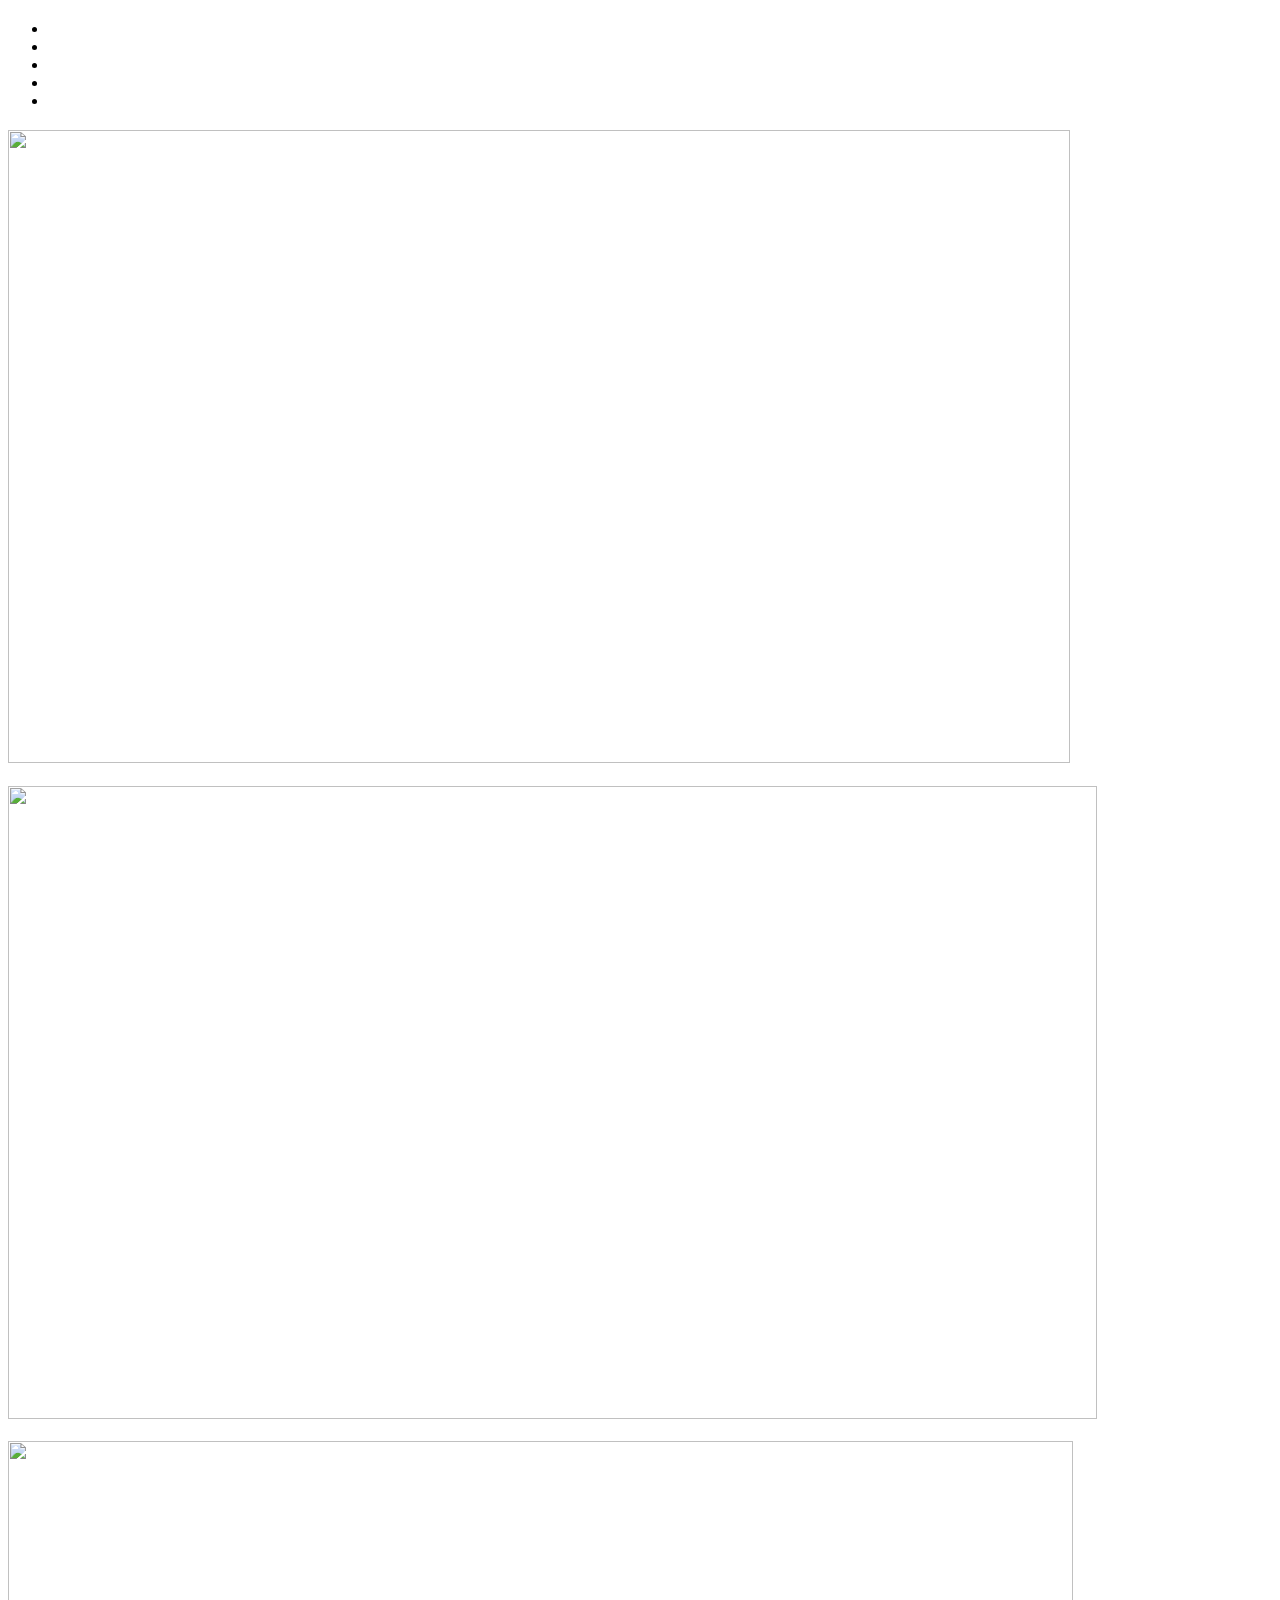
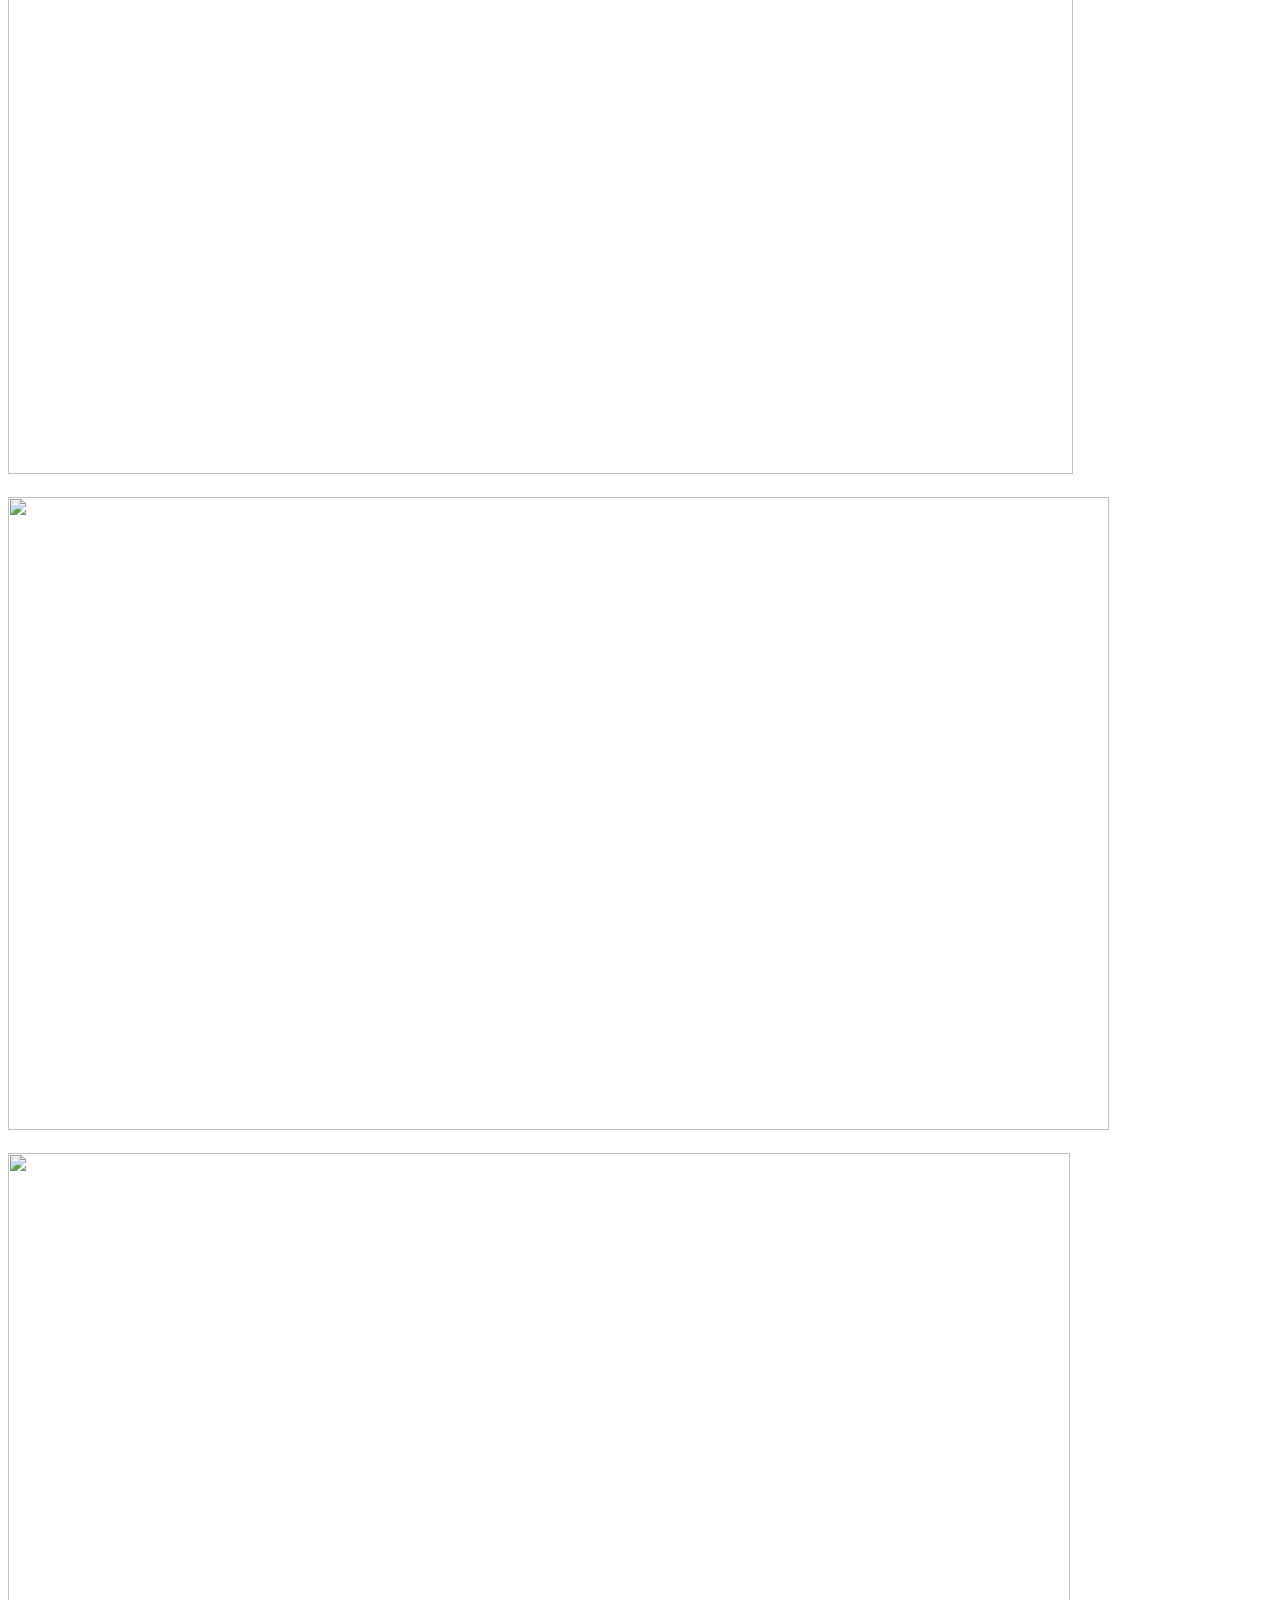
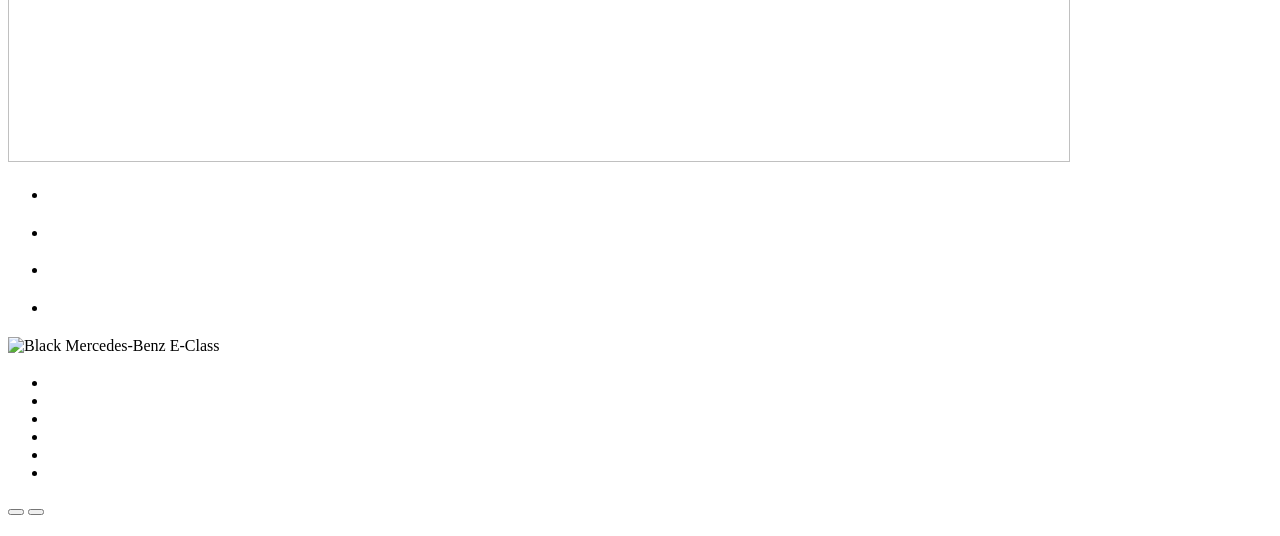
==== index.html @ fac247d8 "Add files via upload" ====
<!DOCTYPE html>
<html lang="en">
<head>
  <meta charset="UTF-8">
  <meta name="viewport" content="width=device-width, initial-scale=1">
  <title>Day Drive Service | VIP Chauffeur Service in Frankfurt</title>
  <meta name="description" content="Premium chauffeur service in Frankfurt for airport transfers, business trips, weddings, events, hourly bookings and city tours.">
  <link rel="icon" href="assets/images/logo-light.png">
  <link rel="preconnect" href="https://fonts.googleapis.com">
  <link rel="preconnect" href="https://fonts.gstatic.com" crossorigin>
  <link href="https://fonts.googleapis.com/css2?family=Allura&family=Barlow:wght@400;500;600&family=Cormorant+Garamond:ital,wght@0,500;0,600;0,700;1,500&display=swap" rel="stylesheet">
  <link rel="stylesheet" href="css/style.css">
</head>
<body data-page="home" data-title-key="meta.title">

  <div id="site-header"></div>

  <main>
    <!-- ============ HERO ============ -->
    <section class="hero" aria-labelledby="hero-title">
      <div class="hero-bg" role="img" data-i18n-attr="aria-label:hero.carAlt"></div>
      <div class="container hero-inner">
        <div class="hero-content">
          <p class="eyebrow eyebrow-lg" data-i18n-html="hero.eyebrow"></p>
          <h1 id="hero-title">
            <span class="line-white" data-i18n="hero.title1"></span>
            <span class="line-gold" data-i18n="hero.title2"></span>
          </h1>
          <p class="hero-lead" data-i18n-html="hero.lead"></p>

          <ul class="hero-services">
            <li><a href="#services"><span data-icon="plane"></span><span data-i18n="svc.airport"></span></a></li>
            <li><a href="#services"><span data-icon="briefcase"></span><span data-i18n="svc.business"></span></a></li>
            <li><a href="#services"><span data-icon="gem"></span><span data-i18n="svc.events"></span></a></li>
            <li><a href="#services"><span data-icon="clock"></span><span data-i18n="svc.hourly"></span></a></li>
            <li><a href="#services"><span data-icon="pin"></span><span data-i18n="svc.city"></span></a></li>
          </ul>

          <div class="hero-buttons">
            <a class="btn btn-gold btn-lg" href="booking.html"><span data-i18n="btn.bookRide"></span><span data-icon="arrow"></span></a>
            <a class="btn btn-outline btn-lg" href="booking.html" data-i18n="btn.getQuote"></a>
          </div>
        </div>

        <blockquote class="hero-quote">
          <p data-i18n-html="hero.quote"></p>
        </blockquote>
      </div>
    </section>

    <!-- ============ SERVICES ============ -->
    <section class="section services" id="services" aria-labelledby="services-title">
      <div class="container">
        <header class="section-head">
          <p class="eyebrow" data-i18n="services.eyebrow"></p>
          <h2 id="services-title" data-i18n="services.title"></h2>
        </header>

        <div class="service-grid">
          <article class="service-card">
            <img src="assets/images/service-airport-transfer.jpg" alt="" loading="lazy" width="1062" height="633">
            <div class="service-body">
              <span data-icon="plane" class="service-icon"></span>
              <h3 data-i18n="svc.airport"></h3>
              <p data-i18n="services.airport.text"></p>
            </div>
          </article>
          <article class="service-card">
            <img src="assets/images/service-business-trips.jpg" alt="" loading="lazy" width="1089" height="633">
            <div class="service-body">
              <span data-icon="briefcase" class="service-icon"></span>
              <h3 data-i18n="svc.business"></h3>
              <p data-i18n="services.business.text"></p>
            </div>
          </article>
          <article class="service-card">
            <img src="assets/images/service-weddings-events.jpg" alt="" loading="lazy" width="1065" height="633">
            <div class="service-body">
              <span data-icon="rings" class="service-icon"></span>
              <h3 data-i18n="svc.weddings"></h3>
              <p data-i18n="services.weddings.text"></p>
            </div>
          </article>
          <article class="service-card">
            <img src="assets/images/service-hourly-service.jpg" alt="" loading="lazy" width="1101" height="633">
            <div class="service-body">
              <span data-icon="clock" class="service-icon"></span>
              <h3 data-i18n="svc.hourly"></h3>
              <p data-i18n="services.hourly.text"></p>
            </div>
          </article>
          <article class="service-card">
            <img src="assets/images/service-city-tours.jpg" alt="" loading="lazy" width="1062" height="609">
            <div class="service-body">
              <span data-icon="pin" class="service-icon"></span>
              <h3 data-i18n="svc.city"></h3>
              <p data-i18n="services.city.text"></p>
            </div>
          </article>
        </div>
      </div>
    </section>

    <!-- ============ WHY CHOOSE US ============ -->
    <section class="why" aria-labelledby="why-title">
      <div class="container">
        <h2 class="eyebrow eyebrow-lg why-title" id="why-title" data-i18n="why.title"></h2>
        <ul class="why-grid">
          <li><span data-icon="shield"></span><div><h3 data-i18n="why.safety.title"></h3><p data-i18n-html="why.safety.text"></p></div></li>
          <li><span data-icon="users"></span><div><h3 data-i18n="why.drivers.title"></h3><p data-i18n-html="why.drivers.text"></p></div></li>
          <li><span data-icon="gem"></span><div><h3 data-i18n="why.vehicles.title"></h3><p data-i18n-html="why.vehicles.text"></p></div></li>
          <li><span data-icon="headset"></span><div><h3 data-i18n="why.support.title"></h3><p data-i18n-html="why.support.text"></p></div></li>
        </ul>
      </div>
    </section>

    <!-- ============ FLEET ============ -->
    <section class="section fleet" id="fleet" aria-labelledby="fleet-title">
      <div class="container">
        <header class="section-head">
          <p class="eyebrow" data-i18n="fleet.eyebrow"></p>
          <h2 id="fleet-title" data-i18n="fleet.title"></h2>
        </header>

        <div class="fleet-slider" data-slider>
          <div class="fleet-track">
            <!-- One .fleet-slide per vehicle. Copy this block to add another car (e.g. V-Class); a dot is added automatically. -->
            <div class="fleet-slide is-active">
              <div class="fleet-image">
                <picture>
                  <source srcset="assets/images/fleet-e-class.webp" type="image/webp">
                  <img src="assets/images/fleet-e-class.png" data-i18n-attr="alt:fleet.eclass.alt" alt="Black Mercedes-Benz E-Class" width="1600" height="648">
                </picture>
              </div>
              <div class="fleet-info">
                <h3 data-i18n="fleet.eclass.name"></h3>
                <ul class="feature-list">
                  <li data-i18n="fleet.feature.passengers"></li>
                  <li data-i18n="fleet.feature.luggage"></li>
                  <li data-i18n="fleet.feature.leather"></li>
                  <li data-i18n="fleet.feature.ac"></li>
                  <li data-i18n="fleet.feature.water"></li>
                  <li data-i18n="fleet.feature.wifi"></li>
                </ul>
              </div>
            </div>
            <button class="slider-arrow slider-prev" type="button" data-i18n-attr="aria-label:fleet.prev"><span data-icon="chevronLeft"></span></button>
            <button class="slider-arrow slider-next" type="button" data-i18n-attr="aria-label:fleet.next"><span data-icon="chevronRight"></span></button>
            <div class="slider-dots"></div>
          </div>

          <a class="btn btn-outline-gold btn-lg fleet-cta" href="#fleet"><span data-i18n="btn.viewFleet"></span><span data-icon="arrow"></span></a>
        </div>
      </div>
    </section>

    <!-- ============ CALL TO ACTION ============ -->
    <section class="cta" aria-labelledby="cta-title">
      <div class="container cta-inner">
        <div>
          <p class="eyebrow" data-i18n="cta.eyebrow"></p>
          <h2 id="cta-title" data-i18n="cta.title"></h2>
        </div>
        <div class="cta-action">
          <a class="btn btn-gold btn-lg" href="booking.html"><span data-i18n="btn.bookNow"></span><span data-icon="arrow"></span></a>
          <p data-i18n="cta.tagline"></p>
        </div>
      </div>
    </section>
  </main>

  <div id="site-footer"></div>

  <script src="js/translations.js"></script>
  <script src="js/layout.js"></script>
  <script src="js/main.js"></script>
</body>
</html>
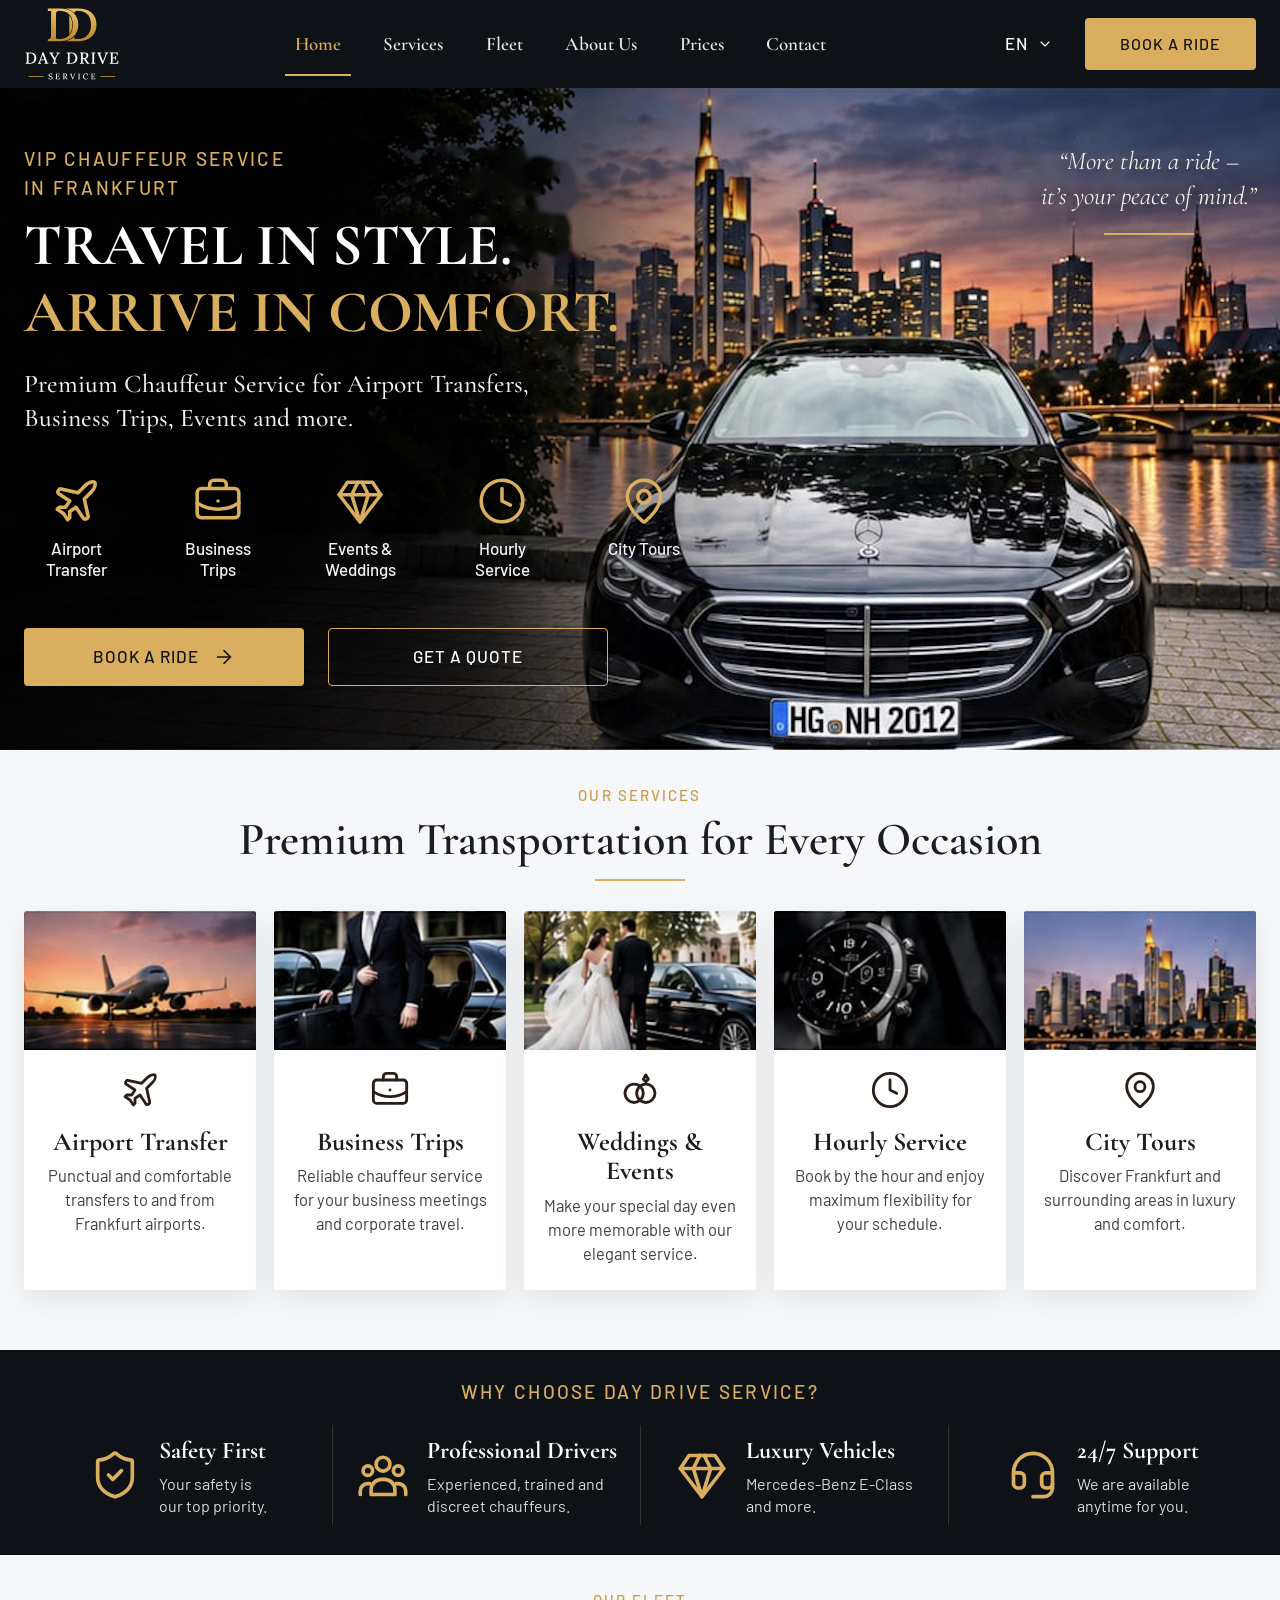
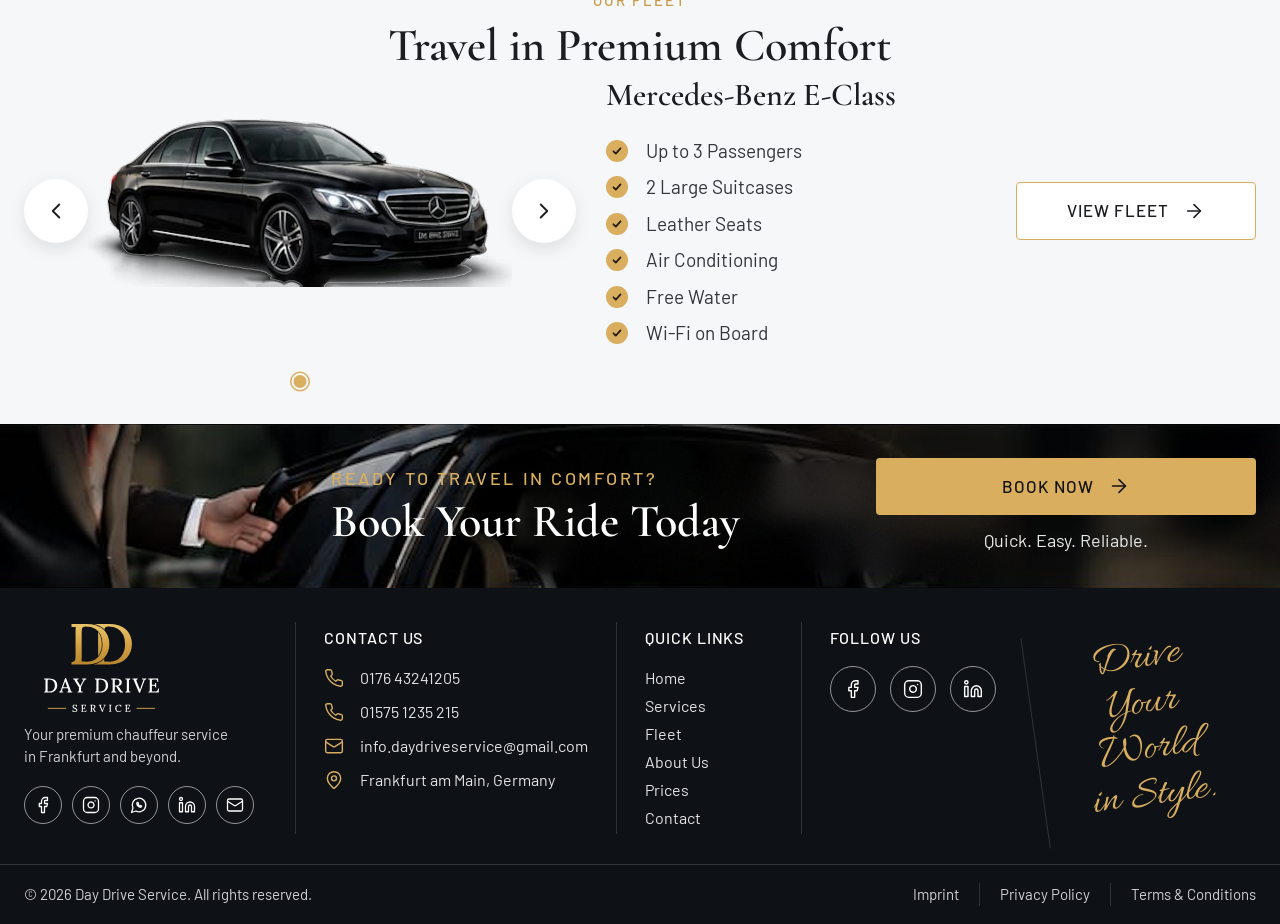
==== commit c39e16ff: "Add files via upload" ====
--- a/index.html
+++ b/index.html
@@ -2,10 +2,13 @@
 <html lang="en">
 <head>
   <meta charset="UTF-8">
-  <meta name="viewport" content="width=device-width, initial-scale=1">
+  <meta name="viewport" content="width=device-width, initial-scale=1, viewport-fit=cover">
+  <meta name="theme-color" content="#0e1116">
+  <meta name="format-detection" content="telephone=no">
   <title>Day Drive Service | VIP Chauffeur Service in Frankfurt</title>
   <meta name="description" content="Premium chauffeur service in Frankfurt for airport transfers, business trips, weddings, events, hourly bookings and city tours.">
   <link rel="icon" href="assets/images/logo-light.png">
+  <link rel="apple-touch-icon" href="assets/images/logo-light.png">
   <link rel="preconnect" href="https://fonts.googleapis.com">
   <link rel="preconnect" href="https://fonts.gstatic.com" crossorigin>
   <link href="https://fonts.googleapis.com/css2?family=Allura&family=Barlow:wght@400;500;600&family=Cormorant+Garamond:ital,wght@0,500;0,600;0,700;1,500&display=swap" rel="stylesheet">
@@ -98,6 +101,7 @@
             </div>
           </article>
         </div>
+        <p class="swipe-hint"><span data-i18n="services.swipe"></span><span data-icon="arrow"></span></p>
       </div>
     </section>
 
--- a/css/style.css
+++ b/css/style.css
@@ -0,0 +1,624 @@
+/* ==========================================================
+   Day Drive Service – main stylesheet
+   ========================================================== */
+:root {
+  --gold: #d9ae5f;
+  --gold-strong: #c99a45;
+  --gold-soft: #e9c77f;
+  --ink: #0e1116;          /* header / dark sections */
+  --ink-2: #151a21;
+  --text: #1c1d20;
+  --muted: #55585e;
+  --light: #f6f7f9;        /* light sections */
+  --white: #ffffff;
+  --line: rgba(255, 255, 255, 0.14);
+  --radius: 4px;
+  --header-h: 88px;
+  --serif: "Cormorant Garamond", "Times New Roman", Georgia, serif;
+  --sans: "Barlow", "Helvetica Neue", Arial, sans-serif;
+  --script: "Allura", "Brush Script MT", cursive;
+  --shadow: 0 10px 30px rgba(10, 14, 20, 0.08);
+}
+
+*,
+*::before,
+*::after { box-sizing: border-box; }
+
+html { scroll-behavior: smooth; -webkit-text-size-adjust: 100%; }
+@media (prefers-reduced-motion: reduce) { html { scroll-behavior: auto; } }
+
+body {
+  margin: 0;
+  font-family: var(--sans);
+  font-size: 17px;
+  line-height: 1.5;
+  color: var(--text);
+  background: var(--light);
+  -webkit-font-smoothing: antialiased;
+}
+
+img { max-width: 100%; display: block; }
+a { color: inherit; text-decoration: none; }
+ul { list-style: none; margin: 0; padding: 0; }
+h1, h2, h3, p { margin: 0; }
+button { font: inherit; cursor: pointer; }
+
+/* sections land below the fixed header when jumping from the menu */
+section[id], footer[id] { scroll-margin-top: calc(var(--header-h) - 1px); }
+
+.container { width: min(1240px, 100% - 48px); margin-inline: auto; }
+
+.icon { width: 1em; height: 1em; flex: none; }
+.icon-sm { width: 16px; height: 16px; }
+
+/* ---------- Buttons ---------- */
+.btn {
+  display: inline-flex;
+  align-items: center;
+  justify-content: center;
+  gap: 14px;
+  padding: 12px 26px;
+  border: 1.5px solid transparent;
+  border-radius: var(--radius);
+  font-family: var(--sans);
+  font-weight: 500;
+  font-size: 16px;
+  letter-spacing: 0.06em;
+  text-transform: uppercase;
+  white-space: nowrap;
+  transition: background-color .2s, color .2s, border-color .2s, transform .2s;
+}
+.btn .icon { width: 22px; height: 22px; transition: transform .2s; }
+.btn:hover .icon { transform: translateX(4px); }
+.btn-lg { padding: 15px 30px; font-size: 17px; }
+.btn-gold { background: var(--gold); color: #121212; }
+.btn-gold:hover { background: var(--gold-soft); }
+.btn-outline { border-color: var(--gold); color: var(--white); background: rgba(0, 0, 0, .25); }
+.btn-outline:hover { background: var(--gold); color: #121212; }
+.btn-outline-gold { border-color: var(--gold); color: var(--text); background: var(--white); }
+.btn-outline-gold:hover { background: var(--gold); }
+
+.eyebrow {
+  font-family: var(--sans);
+  font-weight: 500;
+  font-size: 15px;
+  letter-spacing: 0.14em;
+  text-transform: uppercase;
+  color: var(--gold-strong);
+}
+.eyebrow-lg { font-size: 19px; color: var(--gold); letter-spacing: 0.12em; }
+
+/* ==========================================================
+   Header
+   ========================================================== */
+.site-header {
+  position: fixed;
+  inset: 0 0 auto 0;
+  z-index: 50;
+  height: var(--header-h);
+  background: var(--ink);
+  transition: box-shadow .3s;
+}
+.site-header.scrolled { box-shadow: 0 6px 24px rgba(0, 0, 0, .35); }
+.header-inner { height: 100%; display: flex; align-items: center; gap: 32px; }
+.brand img { height: 74px; width: auto; }
+
+.main-nav { flex: 1; display: flex; justify-content: center; }
+.main-nav ul { display: flex; gap: clamp(18px, 3vw, 48px); }
+.nav-link {
+  position: relative;
+  display: block;
+  padding: 10px 2px;
+  font-family: var(--serif);
+  font-size: 19px;
+  font-weight: 600;
+  color: #e9e9ea;
+  transition: color .2s;
+}
+.nav-link::after {
+  content: "";
+  position: absolute;
+  left: -8px; right: -8px; bottom: -8px;
+  height: 2px;
+  background: var(--gold);
+  transform: scaleX(0);
+  transition: transform .25s;
+}
+.nav-link:hover, .nav-link.active { color: var(--gold); }
+.nav-link.active::after { transform: scaleX(1); }
+.nav-book-mobile { display: none; }
+
+.header-actions { display: flex; align-items: center; gap: 28px; }
+
+/* language switch */
+.lang { position: relative; }
+.lang-toggle {
+  display: flex; align-items: center; gap: 10px;
+  padding: 8px 4px;
+  background: none; border: 0;
+  color: var(--white);
+  font-weight: 500; font-size: 17px; letter-spacing: .04em;
+}
+.lang.open .lang-toggle .icon { transform: rotate(180deg); }
+.lang-toggle .icon { transition: transform .2s; }
+.lang-menu {
+  position: absolute; right: 0; top: calc(100% + 10px);
+  min-width: 160px;
+  padding: 6px;
+  background: var(--ink-2);
+  border: 1px solid var(--line);
+  border-radius: var(--radius);
+  box-shadow: 0 12px 30px rgba(0, 0, 0, .4);
+  opacity: 0; visibility: hidden; transform: translateY(-6px);
+  transition: opacity .2s, transform .2s, visibility .2s;
+}
+.lang.open .lang-menu { opacity: 1; visibility: visible; transform: none; }
+.lang-menu button {
+  display: flex; gap: 10px; width: 100%;
+  padding: 9px 12px;
+  background: none; border: 0; border-radius: 3px;
+  color: #e9e9ea; text-align: left; font-size: 16px;
+}
+.lang-menu button span { color: var(--gold); font-weight: 600; width: 24px; }
+.lang-menu button:hover, .lang-menu button[aria-selected="true"] { background: rgba(217, 174, 95, .14); }
+
+.header-book { padding: 13px 34px; }
+
+.menu-toggle {
+  display: none;
+  width: 44px; height: 44px;
+  align-items: center; justify-content: center;
+  background: none; border: 1px solid var(--line); border-radius: var(--radius);
+  color: var(--white);
+}
+.menu-toggle .icon { width: 24px; height: 24px; }
+.menu-toggle .icon-close { display: none; }
+.nav-open .menu-toggle .icon-open { display: none; }
+.nav-open .menu-toggle .icon-close { display: block; }
+
+/* ==========================================================
+   Hero
+   ========================================================== */
+.hero {
+  position: relative;
+  margin-top: var(--header-h);
+  min-height: clamp(560px, 48vw, 820px);
+  display: flex;
+  align-items: center;
+  color: var(--white);
+  background: #050608;
+  overflow: hidden;
+}
+.hero-bg {
+  position: absolute; inset: 0;
+  background: url("../assets/images/hero.jpg") right center / cover no-repeat;
+}
+.hero-bg::after {             /* keeps the left side dark for the text */
+  content: "";
+  position: absolute; inset: 0;
+  background: linear-gradient(90deg, rgba(0,0,0,.78) 0%, rgba(0,0,0,.55) 38%, rgba(0,0,0,0) 62%);
+}
+.hero-inner { position: relative; display: flex; justify-content: space-between; gap: 40px; padding-block: 56px 64px; }
+.hero-content { max-width: 720px; }
+.hero .eyebrow { margin-bottom: 14px; line-height: 1.55; }
+.hero h1 {
+  font-family: var(--serif);
+  font-weight: 700;
+  font-size: clamp(40px, 4.6vw, 74px);
+  line-height: 1;
+  text-transform: uppercase;
+  letter-spacing: -0.005em;
+}
+.hero h1 span { display: block; }
+@media (min-width: 981px) { .hero h1 span { white-space: nowrap; } }
+.line-gold { color: var(--gold); margin-top: 8px; }
+.hero-lead {
+  margin-top: 24px;
+  font-family: var(--serif);
+  font-size: clamp(20px, 2vw, 28px);
+  font-weight: 500;
+  line-height: 1.35;
+  color: #f1f1f1;
+}
+.hero-services { display: flex; flex-wrap: wrap; gap: 14px 38px; margin-top: 40px; }
+.hero-services a {
+  display: flex; flex-direction: column; align-items: center; gap: 12px;
+  width: 104px; text-align: center;
+  font-size: 17px; font-weight: 500; line-height: 1.25; color: #f3f3f3;
+  transition: color .2s;
+}
+.hero-services .icon { width: 50px; height: 50px; color: var(--gold); stroke-width: 1.5; transition: transform .2s; }
+.hero-services a:hover { color: var(--gold); }
+.hero-services a:hover .icon { transform: translateY(-3px); }
+.hero-buttons { display: flex; flex-wrap: wrap; gap: 24px; margin-top: 48px; }
+.hero-buttons .btn { min-width: 280px; }
+
+.hero-quote {
+  margin: 0;
+  align-self: flex-start;
+  text-align: center;
+  font-family: var(--serif);
+  font-style: italic;
+  font-size: clamp(22px, 2vw, 30px);
+  line-height: 1.35;
+  color: #f4f0e8;
+  text-shadow: 0 2px 12px rgba(0,0,0,.45);
+}
+.hero-quote::after { content: ""; display: block; width: 90px; height: 2px; margin: 20px auto 0; background: var(--gold); }
+
+/* ==========================================================
+   Sections
+   ========================================================== */
+.section { padding-block: 34px 60px; background: var(--light); }
+.section-head { text-align: center; margin-bottom: 30px; }
+.section-head h2 {
+  margin-top: 8px;
+  font-family: var(--serif);
+  font-weight: 600;
+  font-size: clamp(32px, 3.6vw, 50px);
+  line-height: 1.1;
+  color: var(--text);
+}
+.services .section-head h2::after {
+  content: ""; display: block; width: 90px; height: 2px; margin: 14px auto 0; background: var(--gold);
+}
+
+/* Services */
+.swipe-hint { display: none; align-items: center; justify-content: center; gap: 6px; margin-top: 4px; font-size: 14px; color: var(--muted); }
+.swipe-hint .icon { width: 16px; height: 16px; color: var(--gold-strong); }
+.service-grid { display: grid; grid-template-columns: repeat(5, 1fr); gap: 18px; }
+.service-card {
+  display: flex; flex-direction: column;
+  background: var(--white);
+  box-shadow: var(--shadow);
+  border-radius: 2px;
+  overflow: hidden;
+  transition: transform .25s, box-shadow .25s;
+}
+.service-card:hover { transform: translateY(-4px); box-shadow: 0 16px 36px rgba(10, 14, 20, .14); }
+.service-card img { width: 100%; height: auto; aspect-ratio: 16 / 9.6; object-fit: cover; }
+.service-body { padding: 20px 18px 24px; text-align: center; }
+.service-icon { width: 40px; height: 40px; color: #2a1d18; margin: 0 auto 10px; stroke-width: 1.8; }
+.service-body h3 { font-family: var(--serif); font-weight: 700; font-size: 26px; line-height: 1.15; margin-bottom: 8px; }
+.service-body p { color: #3c3e43; font-size: 16.5px; line-height: 1.45; }
+
+/* Why choose us */
+.why { background: var(--ink); color: var(--white); padding-block: 28px 30px; }
+.why-title { text-align: center; margin-bottom: 18px; }
+.why-grid { display: grid; grid-template-columns: repeat(4, 1fr); }
+.why-grid li { display: flex; align-items: center; justify-content: center; gap: 18px; padding: 8px 18px; }
+.why-grid li + li { border-left: 1px solid var(--line); }
+.why-grid .icon { width: 52px; height: 52px; color: var(--gold); stroke-width: 1.4; }
+.why-grid h3 { font-family: var(--serif); font-weight: 700; font-size: 24px; margin-bottom: 4px; white-space: nowrap; }
+.why-grid p { color: #d8d9db; font-size: 16px; line-height: 1.4; }
+
+/* Fleet */
+.fleet { padding-bottom: 36px; }
+.fleet .section-head { margin-bottom: 0; }
+.fleet-slider { display: grid; grid-template-columns: 1fr auto; align-items: center; gap: 40px; }
+.fleet-track { position: relative; padding-bottom: 36px; }
+.fleet-slide { display: none; grid-template-columns: 58% 1fr; align-items: center; gap: 30px; }
+.fleet-slide.is-active { display: grid; animation: fade .45s ease; }
+@keyframes fade { from { opacity: 0; transform: translateX(12px); } to { opacity: 1; transform: none; } }
+.fleet-image { padding: 0 64px; margin-top: -20px; }
+.fleet-image img { width: 100%; height: auto; }
+.fleet-info h3 { font-family: var(--serif); font-weight: 600; font-size: 32px; margin-bottom: 14px; }
+.feature-list li {
+  position: relative;
+  padding: 4px 0 4px 40px;
+  font-size: 19px;
+  color: #33363b;
+}
+.feature-list li::before {
+  content: "";
+  position: absolute; left: 0; top: 50%;
+  width: 22px; height: 22px; margin-top: -11px;
+  border-radius: 50%;
+  background: var(--gold) url("data:image/svg+xml,%3Csvg xmlns='http://www.w3.org/2000/svg' viewBox='0 0 24 24' fill='none' stroke='%23231a10' stroke-width='3' stroke-linecap='round' stroke-linejoin='round'%3E%3Cpath d='m6 12.5 4 4 8-9'/%3E%3C/svg%3E") center / 14px no-repeat;
+}
+.slider-arrow {
+  position: absolute; top: calc(50% - 18px); z-index: 2;
+  width: 64px; height: 64px;
+  display: flex; align-items: center; justify-content: center;
+  border: 0; border-radius: 50%;
+  background: var(--white);
+  color: var(--text);
+  box-shadow: 0 6px 18px rgba(0, 0, 0, .1);
+  transform: translateY(-50%);
+  transition: background .2s, color .2s;
+}
+.slider-arrow:hover { background: var(--gold); }
+.slider-arrow .icon { width: 26px; height: 26px; stroke-width: 2; }
+.slider-prev { left: 0; }
+.slider-next { left: calc(58% - 64px); }
+.slider-dots { position: absolute; bottom: 0; left: 29%; transform: translateX(-50%); display: flex; gap: 14px; }
+.slider-dots button {
+  width: 13px; height: 13px; padding: 0;
+  border-radius: 50%; border: 0;
+  background: #9a9ca1;
+}
+.slider-dots button.is-active { background: var(--gold); box-shadow: 0 0 0 2px var(--light), 0 0 0 3.5px var(--gold); }
+.fleet-cta { padding-inline: 50px; margin-bottom: 36px; }
+
+/* Call to action */
+.cta {
+  position: relative;
+  color: var(--white);
+  background: #0b0c0e url("../assets/images/cta-background.jpg") left center / cover no-repeat;
+  padding-block: 34px;
+}
+.cta-inner { display: flex; align-items: center; justify-content: space-between; gap: 30px; padding-left: clamp(0px, 24vw, 320px); }
+.cta .eyebrow { color: var(--gold); font-size: 18px; }
+.cta h2 { margin-top: 4px; font-family: var(--serif); font-weight: 600; font-size: clamp(34px, 3.6vw, 52px); line-height: 1.1; }
+.cta-action { text-align: center; }
+.cta-action .btn { min-width: 380px; }
+.cta-action p { margin-top: 12px; font-size: 18px; color: #eaeaea; }
+
+/* ==========================================================
+   Footer (Contact)
+   ========================================================== */
+.site-footer { background: var(--ink); color: #e3e4e6; }
+.footer-grid {
+  display: grid;
+  grid-template-columns: 1.1fr 1.2fr .75fr .95fr .9fr;
+  padding-block: 34px 30px;
+}
+.footer-grid > * { padding-inline: 28px; }
+.footer-grid > * + * { border-left: 1px solid var(--line); }
+.footer-grid > :first-child { padding-left: 0; }
+.footer-brand { text-align: left; }
+.footer-brand .brand img { height: 92px; margin: 0 0 10px 18px; }
+.footer-brand p { font-size: 15px; line-height: 1.45; color: #cfd0d3; }
+.site-footer h3 {
+  font-family: var(--sans); font-weight: 500; font-size: 16px; letter-spacing: .06em;
+  text-transform: uppercase; color: var(--white); margin: 4px 0 16px;
+}
+.contact-list li { display: flex; align-items: center; gap: 16px; margin-bottom: 10px; font-size: 16px; }
+.contact-list .icon { width: 20px; height: 20px; color: var(--gold); }
+.contact-list a:hover, .link-list a:hover { color: var(--gold); }
+.link-list li { margin-bottom: 4px; font-size: 16px; }
+.social { display: flex; gap: 10px; margin-top: 18px; }
+.social a {
+  width: 38px; height: 38px;
+  display: flex; align-items: center; justify-content: center;
+  border: 1px solid rgba(255,255,255,.55); border-radius: 50%;
+  color: var(--white);
+  transition: border-color .2s, color .2s, background .2s;
+}
+.social a:hover { border-color: var(--gold); color: var(--gold); }
+.social .icon { width: 18px; height: 18px; }
+.social-lg { margin-top: 0; gap: 14px; }
+.social-lg a { width: 46px; height: 46px; }
+.social-lg .icon { width: 20px; height: 20px; }
+.footer-slogan {
+  display: flex; align-items: center; justify-content: center;
+  font-family: var(--script);
+  font-size: 44px; line-height: 1.05;
+  color: var(--gold);
+  text-align: center;
+  transform: rotate(-8deg);
+}
+.footer-bottom { border-top: 1px solid var(--line); }
+.footer-bottom-inner { display: flex; justify-content: space-between; align-items: center; gap: 20px; padding-block: 18px; font-size: 15px; color: #cfd0d3; }
+.footer-bottom ul { display: flex; }
+.footer-bottom li + li { border-left: 1px solid var(--line); }
+.footer-bottom li a { padding: 0 20px; }
+.footer-bottom li:last-child a { padding-right: 0; }
+.footer-bottom a:hover { color: var(--gold); }
+
+/* ==========================================================
+   Sub-pages (About / Prices / Booking – placeholders)
+   ========================================================== */
+.page-hero {
+  margin-top: var(--header-h);
+  min-height: calc(100vh - var(--header-h) - 300px);
+  display: flex; align-items: center;
+  padding-block: 90px;
+  color: var(--white);
+  background: linear-gradient(90deg, rgba(0,0,0,.85), rgba(0,0,0,.35)), url("../assets/images/hero.jpg") center / cover no-repeat;
+}
+.page-hero h1 { font-family: var(--serif); font-weight: 700; font-size: clamp(42px, 6vw, 76px); line-height: 1.05; margin: 10px 0 18px; }
+.page-hero p { max-width: 620px; font-size: 19px; color: #e7e7e7; }
+.page-hero .btn { margin-top: 32px; }
+.page-contact { display: flex; flex-wrap: wrap; gap: 14px; margin-top: 28px; }
+.page-contact .btn { margin-top: 0; }
+
+/* ==========================================================
+   Responsive
+   ========================================================== */
+@media (max-width: 1180px) {
+  .header-book { display: none; }
+  .nav-book-mobile { display: inline-flex; }
+  .service-grid { grid-template-columns: repeat(3, 1fr); }
+  .why-grid { grid-template-columns: repeat(2, 1fr); row-gap: 18px; }
+  .why-grid li:nth-child(3) { border-left: 0; }
+  .fleet-slider { grid-template-columns: 1fr; justify-items: center; gap: 10px; }
+  .fleet-track { width: 100%; }
+  .footer-grid { grid-template-columns: repeat(3, 1fr); row-gap: 30px; }
+  .footer-grid > :nth-child(4) { border-left: 0; padding-left: 0; }
+  .footer-slogan { transform: rotate(-6deg); }
+  .cta-inner { padding-left: clamp(0px, 20vw, 240px); }
+  .cta-action .btn { min-width: 300px; }
+}
+
+@media (max-width: 980px) {
+  :root { --header-h: 76px; }
+  .brand img { height: 62px; }
+  .menu-toggle { display: flex; }
+  .header-actions { margin-left: auto; gap: 14px; }
+  .main-nav {
+    position: fixed; inset: var(--header-h) 0 auto 0;
+    flex-direction: column; align-items: stretch; gap: 18px;
+    padding: 18px 24px 28px;
+    background: var(--ink);
+    border-top: 1px solid var(--line);
+    box-shadow: 0 20px 30px rgba(0,0,0,.4);
+    transform: translateY(-12px); opacity: 0; visibility: hidden;
+    transition: opacity .25s, transform .25s, visibility .25s;
+  }
+  .nav-open .main-nav { transform: none; opacity: 1; visibility: visible; }
+  .main-nav ul { flex-direction: column; gap: 0; }
+  .nav-link { padding: 12px 0; border-bottom: 1px solid var(--line); font-size: 21px; }
+  .nav-link::after { display: none; }
+  .nav-book-mobile { align-self: stretch; }
+
+  .hero { min-height: 0; }
+  .hero-bg { background-position: 70% center; }
+  .hero-bg::after { background: linear-gradient(180deg, rgba(0,0,0,.35), rgba(0,0,0,.7) 55%, rgba(0,0,0,.85)); }
+  .hero-inner { flex-direction: column-reverse; padding-block: 40px 56px; }
+  .hero-quote { align-self: flex-end; font-size: 20px; }
+
+  .fleet-slide, .fleet-slide.is-active { grid-template-columns: 1fr; }
+  .fleet-image { padding: 0 56px; margin-top: 10px; }
+  .slider-arrow { width: 48px; height: 48px; top: 28%; }
+  .slider-next { left: auto; right: 0; }
+  .slider-dots { position: static; transform: none; justify-content: center; margin-top: 20px; }
+  .fleet-info { width: fit-content; margin-inline: auto; }
+  .fleet-cta { margin-bottom: 10px; }
+
+  .cta { background-position: 20% center; }
+  .cta::before { content: ""; position: absolute; inset: 0; background: rgba(0,0,0,.45); }
+  .cta-inner { position: relative; flex-direction: column; text-align: center; padding-left: 0; }
+}
+
+@media (max-width: 700px) {
+  body { font-size: 16px; }
+  .container { width: calc(100% - 32px); }
+  .service-body h3 { font-size: 22px; }
+  .service-body p { font-size: 15px; }
+  .hero-lead br, .cta br { display: none; }
+  .lang-toggle { font-size: 16px; }
+  .footer-grid { grid-template-columns: 1fr 1fr; }
+  .footer-grid > * { border-left: 0 !important; padding-inline: 0; }
+  .footer-brand, .footer-slogan { grid-column: 1 / -1; }
+  .footer-bottom-inner { flex-direction: column; text-align: center; }
+  .footer-bottom li a { padding: 0 12px; }
+}
+
+@media (max-width: 460px) {
+  .feature-list li { font-size: 17px; }
+  .footer-grid { grid-template-columns: 1fr 1fr; column-gap: 16px; }
+  .footer-grid > :nth-child(2) { grid-column: 1 / -1; }
+}
+
+/* ==========================================================
+   Phones (≤ 700px) – touch-friendly layout
+   ========================================================== */
+.mobile-bar { display: none; }
+
+@media (max-width: 700px) {
+  :root { --header-h: 68px; }
+  .brand img { height: 54px; }
+  .header-actions { gap: 8px; }
+  .lang-toggle { padding: 10px 8px; }
+  .menu-toggle { width: 46px; height: 46px; }
+  .nav-open { overflow: hidden; }            /* page doesn't scroll behind the open menu */
+  .main-nav { bottom: 0; justify-content: flex-start; overflow-y: auto; }
+
+  /* Hero: text first, car visible underneath */
+  .hero-bg { background-position: 68% bottom; }
+  .hero-bg::after { background: linear-gradient(180deg, rgba(0,0,0,.55) 0%, rgba(0,0,0,.72) 45%, rgba(0,0,0,.55) 80%, rgba(0,0,0,.35) 100%); }
+  .hero-inner { flex-direction: column; gap: 0; padding-block: 34px 44px; }
+  .hero-quote { display: none; }
+  .hero .eyebrow { font-size: 14px; margin-bottom: 10px; }
+  .hero h1 { font-size: clamp(34px, 10.4vw, 46px); }
+  .line-gold { margin-top: 4px; }
+  .hero-lead { font-size: 19px; margin-top: 16px; }
+  .hero-services { display: flex; justify-content: space-between; gap: 4px; margin-top: 28px; }
+  .hero-services li { flex: 1; min-width: 0; }
+  .hero-services a { width: auto; gap: 8px; font-size: 13px; }
+  .hero-services .icon { width: 34px; height: 34px; }
+  .hero-buttons { flex-direction: column; gap: 12px; margin-top: 30px; }
+  .hero-buttons .btn { width: 100%; min-width: 0; }
+
+  /* Services: swipe sideways through the cards */
+  .section { padding-block: 30px 44px; }
+  .section-head h2 { font-size: clamp(28px, 8vw, 36px); }
+  .service-grid {
+    display: flex;
+    gap: 14px;
+    overflow-x: auto;
+    scroll-snap-type: x mandatory;
+    scroll-padding-inline: 16px;
+    margin-inline: -16px;
+    padding: 4px 16px 18px;
+    scrollbar-width: none;
+    -webkit-overflow-scrolling: touch;
+  }
+  .service-grid::-webkit-scrollbar { display: none; }
+  .service-card { flex: 0 0 80%; scroll-snap-align: start; }
+  .service-card:hover { transform: none; }
+  .swipe-hint { display: flex; }
+
+  /* Why us: compact 2 × 2 */
+  .why { padding-block: 26px; }
+  .why-title { font-size: 16px; }
+  .why-grid { grid-template-columns: 1fr 1fr; gap: 22px 14px; }
+  .why-grid li, .why-grid li + li { flex-direction: column; align-items: center; text-align: center; gap: 8px; padding: 0; border: 0 !important; }
+  .why-grid .icon { width: 42px; height: 42px; }
+  .why-grid h3 { font-size: 20px; white-space: normal; }
+  .why-grid p { font-size: 14.5px; }
+  .why-grid p br { display: none; }
+
+  /* Fleet */
+  .fleet-image { padding: 0 44px; margin-top: 6px; }
+  .slider-arrow { width: 42px; height: 42px; top: calc((100vw - 32px - 88px) / 4.94 + 6px); }
+  .slider-arrow .icon { width: 20px; height: 20px; }
+  .fleet-info h3 { font-size: 26px; text-align: center; }
+  .feature-list li { font-size: 16.5px; padding-block: 3px; }
+  .fleet-cta { width: 100%; }
+
+  /* Booking banner */
+  .cta { padding-block: 30px; }
+  .cta .eyebrow { font-size: 14px; }
+  .cta h2 { font-size: 30px; }
+  .cta-action { width: 100%; }
+  .cta-action .btn { width: 100%; min-width: 0; }
+
+  /* Footer */
+  .footer-brand { text-align: center; }
+  .footer-brand .brand img { margin: 0 auto 10px; }
+  .footer-brand .social { justify-content: center; }
+  .contact-list li { padding-block: 4px; }
+  .contact-list a, .link-list a { display: inline-block; padding-block: 4px; }
+  .footer-slogan { font-size: 38px; padding-top: 6px; }
+  .footer-bottom-inner { padding-bottom: 24px; }
+
+  /* Sticky call / book bar at the bottom of the screen */
+  body { padding-bottom: calc(64px + env(safe-area-inset-bottom)); }
+  .mobile-bar {
+    position: fixed; inset: auto 0 0 0; z-index: 40;
+    display: grid; grid-template-columns: 1fr 1.4fr; gap: 10px;
+    padding: 9px 12px calc(9px + env(safe-area-inset-bottom));
+    background: rgba(14, 17, 22, .97);
+    border-top: 1px solid var(--line);
+    box-shadow: 0 -8px 24px rgba(0,0,0,.25);
+  }
+  .mobile-bar .btn { padding: 12px 10px; font-size: 15px; gap: 8px; }
+  .mobile-bar .icon { width: 18px; height: 18px; }
+  .nav-open .mobile-bar { display: none; }
+
+  /* Sub-pages */
+  .page-hero { min-height: calc(100dvh - var(--header-h) - 64px); padding-block: 50px; }
+  .page-hero .btn { width: 100%; }
+  .page-contact { flex-direction: column; }
+}
+
+@media (max-width: 360px) {
+  .hero-services a { font-size: 12px; }
+  .hero-services .icon { width: 30px; height: 30px; }
+  .why-grid { grid-template-columns: 1fr; }
+  .service-card { flex-basis: 86%; }
+}
+
+/* Phone turned sideways: keep the hero short */
+@media (max-height: 500px) and (orientation: landscape) {
+  .hero { min-height: 0; }
+  .hero-quote { display: none; }
+}
+
+/* No hover effects on touch screens */
+@media (hover: none) {
+  .service-card:hover { transform: none; box-shadow: var(--shadow); }
+  .btn:hover .icon { transform: none; }
+}
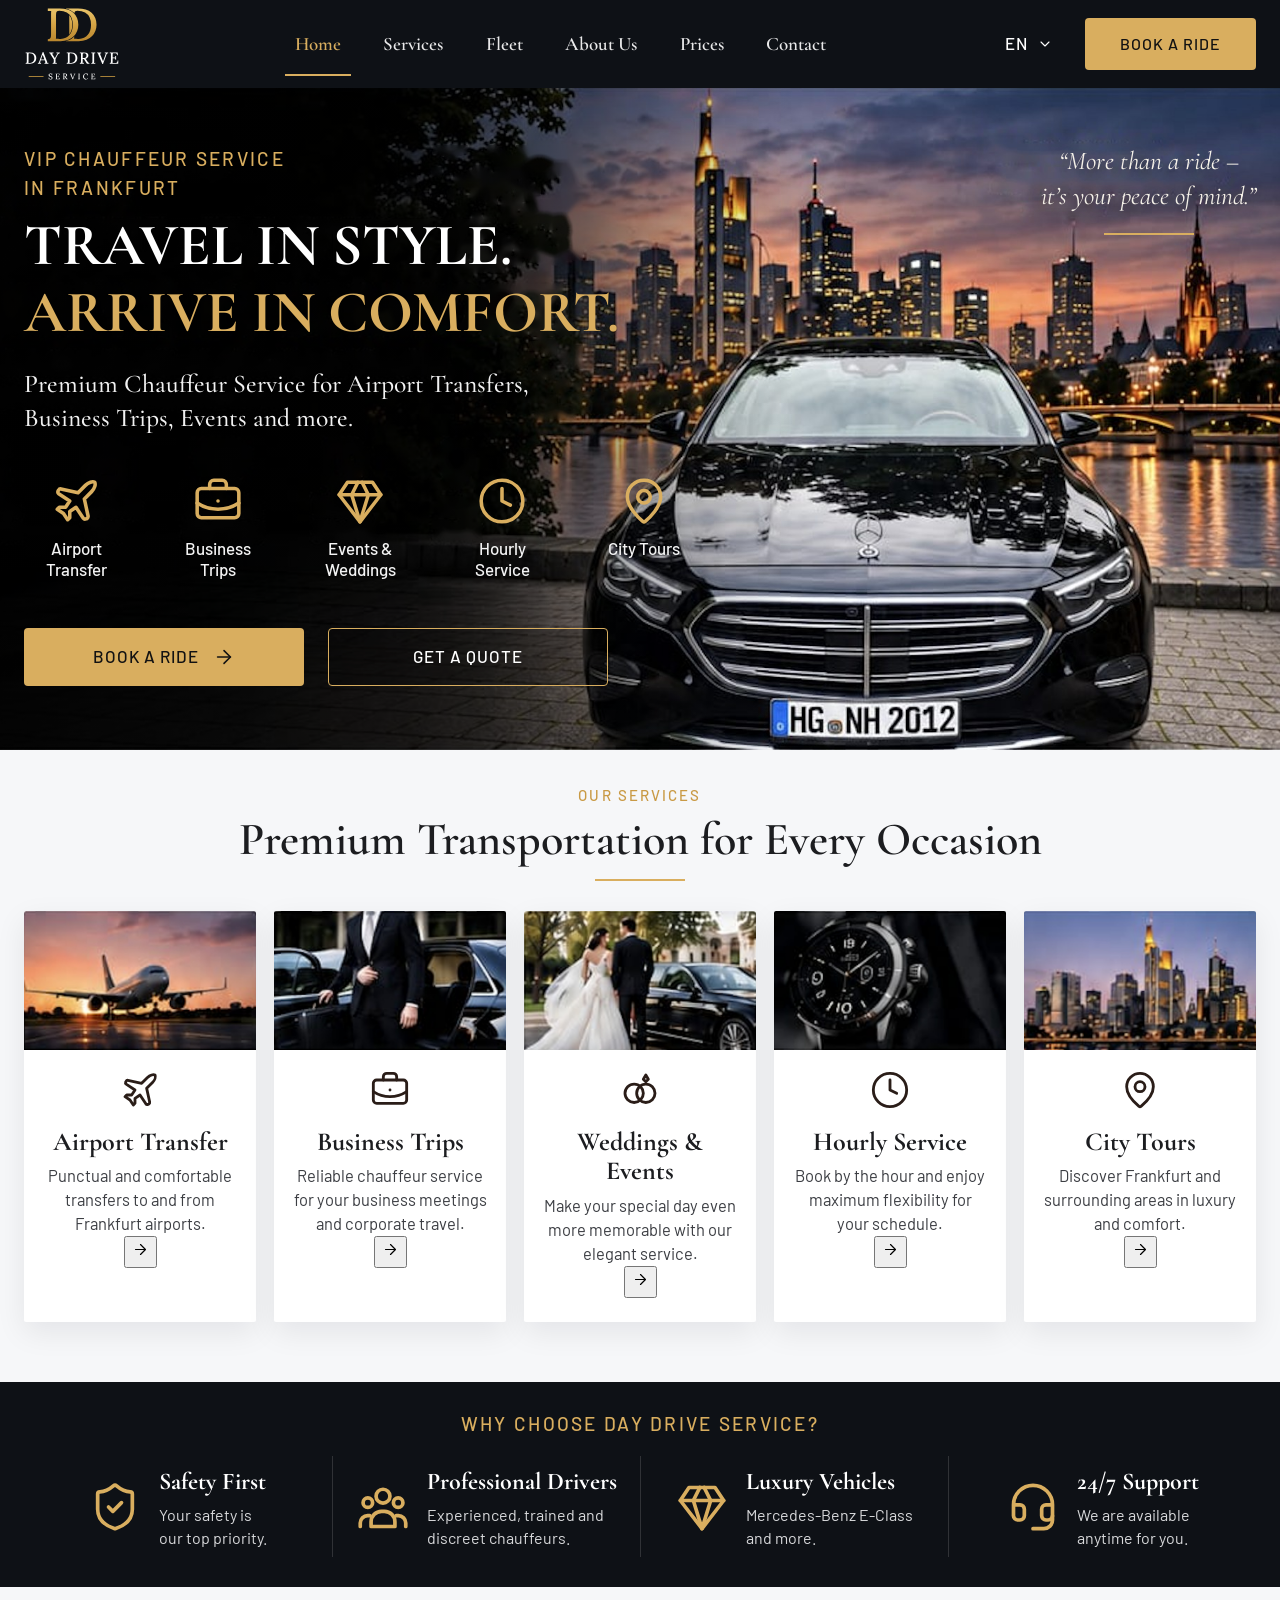
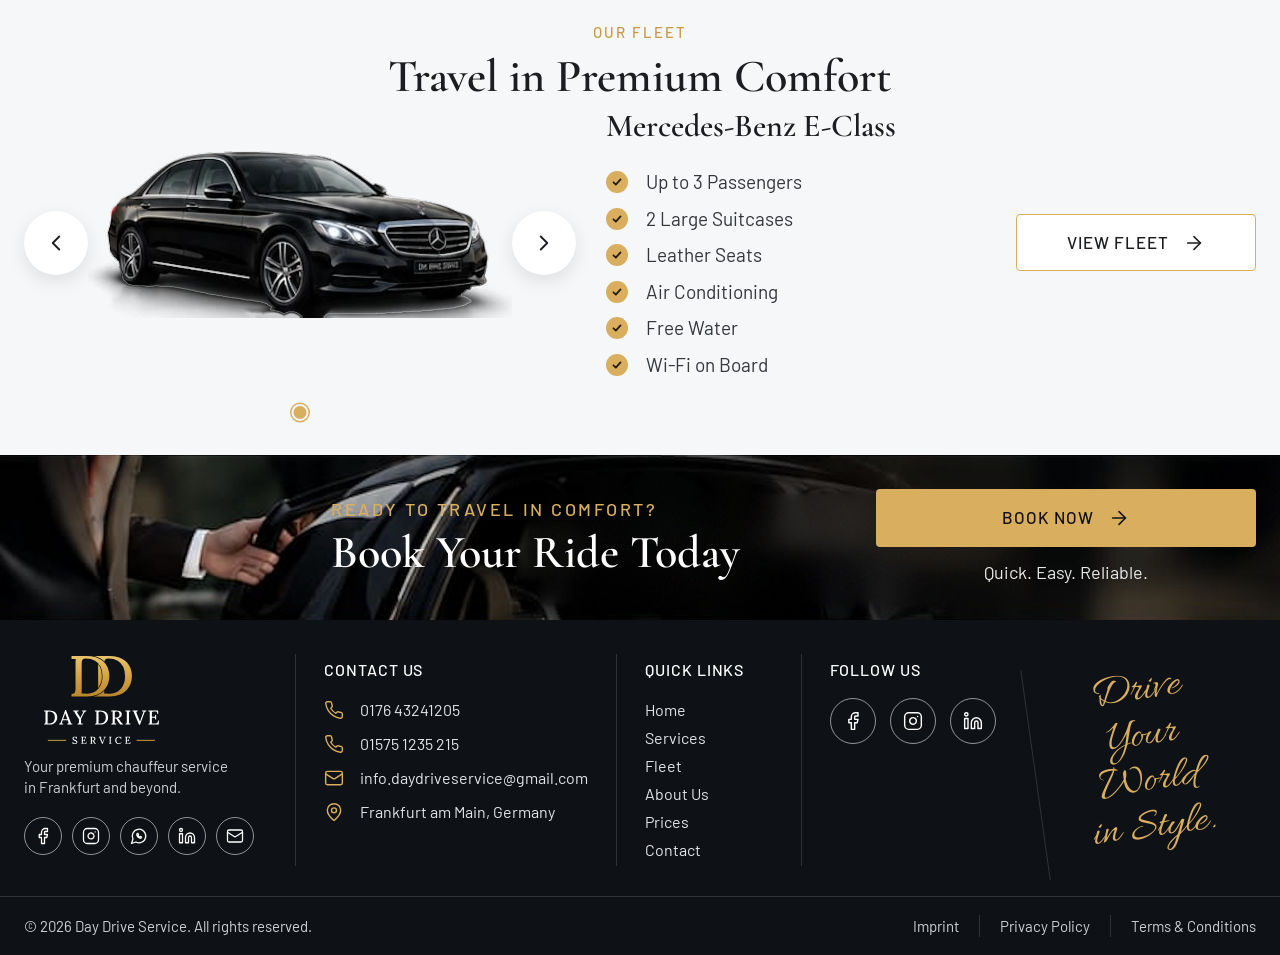
==== commit d4df7c46: "Add files via upload" ====
--- a/index.html
+++ b/index.html
@@ -32,11 +32,11 @@
           <p class="hero-lead" data-i18n-html="hero.lead"></p>
 
           <ul class="hero-services">
-            <li><a href="#services"><span data-icon="plane"></span><span data-i18n="svc.airport"></span></a></li>
-            <li><a href="#services"><span data-icon="briefcase"></span><span data-i18n="svc.business"></span></a></li>
-            <li><a href="#services"><span data-icon="gem"></span><span data-i18n="svc.events"></span></a></li>
-            <li><a href="#services"><span data-icon="clock"></span><span data-i18n="svc.hourly"></span></a></li>
-            <li><a href="#services"><span data-icon="pin"></span><span data-i18n="svc.city"></span></a></li>
+            <li><a href="#services" data-service="airport"><span data-icon="plane"></span><span data-i18n="svc.airport"></span></a></li>
+            <li><a href="#services" data-service="business"><span data-icon="briefcase"></span><span data-i18n="svc.business"></span></a></li>
+            <li><a href="#services" data-service="wedding"><span data-icon="gem"></span><span data-i18n="svc.events"></span></a></li>
+            <li><a href="#services" data-service="hourly"><span data-icon="clock"></span><span data-i18n="svc.hourly"></span></a></li>
+            <li><a href="#services" data-service="vip"><span data-icon="pin"></span><span data-i18n="svc.city"></span></a></li>
           </ul>
 
           <div class="hero-buttons">
@@ -66,6 +66,7 @@
               <span data-icon="plane" class="service-icon"></span>
               <h3 data-i18n="svc.airport"></h3>
               <p data-i18n="services.airport.text"></p>
+              <button class="card-link" type="button" data-service="airport"><span data-i18n="services.more"></span><span data-icon="arrow"></span></button>
             </div>
           </article>
           <article class="service-card">
@@ -74,6 +75,7 @@
               <span data-icon="briefcase" class="service-icon"></span>
               <h3 data-i18n="svc.business"></h3>
               <p data-i18n="services.business.text"></p>
+              <button class="card-link" type="button" data-service="business"><span data-i18n="services.more"></span><span data-icon="arrow"></span></button>
             </div>
           </article>
           <article class="service-card">
@@ -82,6 +84,7 @@
               <span data-icon="rings" class="service-icon"></span>
               <h3 data-i18n="svc.weddings"></h3>
               <p data-i18n="services.weddings.text"></p>
+              <button class="card-link" type="button" data-service="wedding"><span data-i18n="services.more"></span><span data-icon="arrow"></span></button>
             </div>
           </article>
           <article class="service-card">
@@ -90,6 +93,7 @@
               <span data-icon="clock" class="service-icon"></span>
               <h3 data-i18n="svc.hourly"></h3>
               <p data-i18n="services.hourly.text"></p>
+              <button class="card-link" type="button" data-service="hourly"><span data-i18n="services.more"></span><span data-icon="arrow"></span></button>
             </div>
           </article>
           <article class="service-card">
@@ -98,6 +102,7 @@
               <span data-icon="pin" class="service-icon"></span>
               <h3 data-i18n="svc.city"></h3>
               <p data-i18n="services.city.text"></p>
+              <button class="card-link" type="button" data-service="vip"><span data-i18n="services.more"></span><span data-icon="arrow"></span></button>
             </div>
           </article>
         </div>
@@ -153,7 +158,7 @@
             <div class="slider-dots"></div>
           </div>
 
-          <a class="btn btn-outline-gold btn-lg fleet-cta" href="#fleet"><span data-i18n="btn.viewFleet"></span><span data-icon="arrow"></span></a>
+          <a class="btn btn-outline-gold btn-lg fleet-cta" href="#fleet" data-modal-open="fleet-modal"><span data-i18n="btn.viewFleet"></span><span data-icon="arrow"></span></a>
         </div>
       </div>
     </section>
@@ -171,6 +176,171 @@
         </div>
       </div>
     </section>
+    <!-- ============ SERVICES POP-UP (opens from the service icons and cards) ============ -->
+    <dialog class="svc-modal" id="services-modal" aria-labelledby="svc-modal-title">
+      <div class="svc-modal-head">
+        <div>
+          <p class="eyebrow" data-i18n="modal.eyebrow"></p>
+          <h2 id="svc-modal-title" data-i18n="modal.title"></h2>
+        </div>
+        <button class="svc-close" type="button" data-close data-i18n-attr="aria-label:modal.close"><span data-icon="close"></span></button>
+      </div>
+      <div class="svc-modal-body">
+        <ol class="svc-items">
+          <li class="svc-item" id="svc-vip" data-svc="vip">
+            <span data-icon="gem" class="svc-icon"></span>
+            <div>
+              <h3><span class="svc-num"></span><span data-i18n="m.vip.title"></span></h3>
+              <p data-i18n="m.vip.text"></p>
+            </div>
+          </li>
+          <li class="svc-item" id="svc-airport" data-svc="airport">
+            <span data-icon="plane" class="svc-icon"></span>
+            <div>
+              <h3><span class="svc-num"></span><span data-i18n="m.airport.title"></span></h3>
+              <p data-i18n="m.airport.text"></p>
+            </div>
+          </li>
+          <li class="svc-item" id="svc-business" data-svc="business">
+            <span data-icon="briefcase" class="svc-icon"></span>
+            <div>
+              <h3><span class="svc-num"></span><span data-i18n="m.business.title"></span></h3>
+              <p data-i18n="m.business.text"></p>
+            </div>
+          </li>
+          <li class="svc-item" id="svc-wedding" data-svc="wedding">
+            <span data-icon="rings" class="svc-icon"></span>
+            <div>
+              <h3><span class="svc-num"></span><span data-i18n="m.wedding.title"></span></h3>
+              <p data-i18n="m.wedding.text"></p>
+            </div>
+          </li>
+          <li class="svc-item" id="svc-family" data-svc="family">
+            <span data-icon="users" class="svc-icon"></span>
+            <div>
+              <h3><span class="svc-num"></span><span data-i18n="m.family.title"></span></h3>
+              <p data-i18n="m.family.text"></p>
+            </div>
+          </li>
+          <li class="svc-item" id="svc-school" data-svc="school">
+            <span data-icon="school" class="svc-icon"></span>
+            <div>
+              <h3><span class="svc-num"></span><span data-i18n="m.school.title"></span></h3>
+              <p data-i18n="m.school.text"></p>
+              <p data-i18n="m.school.text2"></p>
+            </div>
+          </li>
+          <li class="svc-item" id="svc-longterm" data-svc="longterm">
+            <span data-icon="calendar" class="svc-icon"></span>
+            <div>
+              <h3><span class="svc-num"></span><span data-i18n="m.longterm.title"></span></h3>
+              <p class="svc-q" data-i18n="m.longterm.q"></p>
+              <p data-i18n="m.longterm.text"></p>
+              <p class="svc-sub" data-i18n="m.longterm.example"></p>
+              <ul class="svc-list"><li data-i18n="m.longterm.l1"></li><li data-i18n="m.longterm.l2"></li><li data-i18n="m.longterm.l3"></li><li data-i18n="m.longterm.l4"></li><li data-i18n="m.longterm.l5"></li><li data-i18n="m.longterm.l6"></li></ul>
+              <p data-i18n="m.longterm.offer"></p>
+            </div>
+          </li>
+          <li class="svc-item" id="svc-hourly" data-svc="hourly">
+            <span data-icon="clock" class="svc-icon"></span>
+            <div>
+              <h3><span class="svc-num"></span><span data-i18n="m.hourly.title"></span></h3>
+              <p data-i18n="m.hourly.text"></p>
+            </div>
+          </li>
+        </ol>
+      </div>
+      <div class="svc-modal-foot">
+        <p data-i18n="modal.cta"></p>
+        <div class="svc-modal-actions">
+          <a class="btn btn-outline-gold" href="tel:+4917643241205"><span data-icon="phone"></span><span data-i18n="btn.call"></span></a>
+          <a class="btn btn-gold" href="booking.html"><span data-i18n="btn.bookRide"></span><span data-icon="arrow"></span></a>
+        </div>
+      </div>
+    </dialog>
+    <!-- ============ FLEET POP-UP (opens from "View Fleet") ============ -->
+    <dialog class="svc-modal fm-modal" id="fleet-modal" aria-labelledby="fm-modal-title">
+      <div class="svc-modal-head">
+        <div>
+          <p class="eyebrow" data-i18n="fm.eyebrow"></p>
+          <h2 id="fm-modal-title" data-i18n="fm.title"></h2>
+        </div>
+        <button class="svc-close" type="button" data-close data-i18n-attr="aria-label:modal.close"><span data-icon="close"></span></button>
+      </div>
+      <div class="svc-modal-body">
+        <p class="fm-intro" data-i18n="fm.intro"></p>
+        <ul class="fm-grid">
+          <li class="fm-card is-featured">
+            <div class="fm-media fm-photo"><picture><source srcset="assets/images/fleet-e-class.webp" type="image/webp"><img src="assets/images/fleet-e-class.png" data-i18n-attr="alt:fleet.eclass.alt" alt="Mercedes-Benz E-Class" width="1600" height="648" loading="lazy"></picture></div>
+            <div class="fm-body">
+              <h3 data-i18n="fm.eclass.name"></h3>
+              <p class="fm-tag" data-i18n="fm.eclass.tag"></p>
+              <p data-i18n="fm.eclass.text"></p>
+            </div>
+          </li>
+          <li class="fm-card">
+            <div class="fm-media"><span data-icon="van"></span></div>
+            <div class="fm-body">
+              <h3 data-i18n="fm.touran.name"></h3>
+              <p class="fm-tag" data-i18n="fm.touran.tag"></p>
+              <p data-i18n="fm.touran.text"></p>
+            </div>
+          </li>
+          <li class="fm-card">
+            <div class="fm-media"><span data-icon="van"></span></div>
+            <div class="fm-body">
+              <h3 data-i18n="fm.proace.name"></h3>
+              <p class="fm-tag" data-i18n="fm.proace.tag"></p>
+              <p data-i18n="fm.proace.text"></p>
+            </div>
+          </li>
+          <li class="fm-card">
+            <div class="fm-media"><span data-icon="car"></span></div>
+            <div class="fm-body">
+              <h3 data-i18n="fm.corolla.name"></h3>
+              <p class="fm-tag" data-i18n="fm.corolla.tag"></p>
+              <p data-i18n="fm.corolla.text"></p>
+            </div>
+          </li>
+          <li class="fm-card">
+            <div class="fm-media"><span data-icon="car"></span></div>
+            <div class="fm-body">
+              <h3 data-i18n="fm.chr.name"></h3>
+              <p class="fm-tag" data-i18n="fm.chr.tag"></p>
+              <p data-i18n="fm.chr.text"></p>
+            </div>
+          </li>
+          <li class="fm-card is-more">
+            <div class="fm-media"><span data-icon="plus"></span></div>
+            <div class="fm-body">
+              <h3 data-i18n="fm.more.name"></h3>
+              <p class="fm-tag" data-i18n="fm.more.tag"></p>
+              <p data-i18n="fm.more.text"></p>
+            </div>
+          </li>
+        </ul>
+        <div class="fm-wish">
+          <span data-icon="headset"></span>
+          <div>
+            <h3 data-i18n="fm.wish.title"></h3>
+            <p data-i18n="fm.wish.q"></p>
+            <p data-i18n="fm.wish.text"></p>
+          </div>
+        </div>
+        <div class="fm-brand">
+          <p class="fm-brand-name">Day Drive Service</p>
+          <p class="fm-brand-values" data-i18n="fm.brand.values"></p>
+          <p data-i18n="fm.brand.text"></p>
+        </div>
+      </div>
+      <div class="svc-modal-foot">
+        <p data-i18n="modal.cta"></p>
+        <div class="svc-modal-actions">
+          <a class="btn btn-outline-gold" href="tel:+4917643241205"><span data-icon="phone"></span><span data-i18n="btn.call"></span></a>
+          <a class="btn btn-gold" href="booking.html"><span data-i18n="btn.bookRide"></span><span data-icon="arrow"></span></a>
+        </div>
+      </div>
+    </dialog>
   </main>
 
   <div id="site-footer"></div>
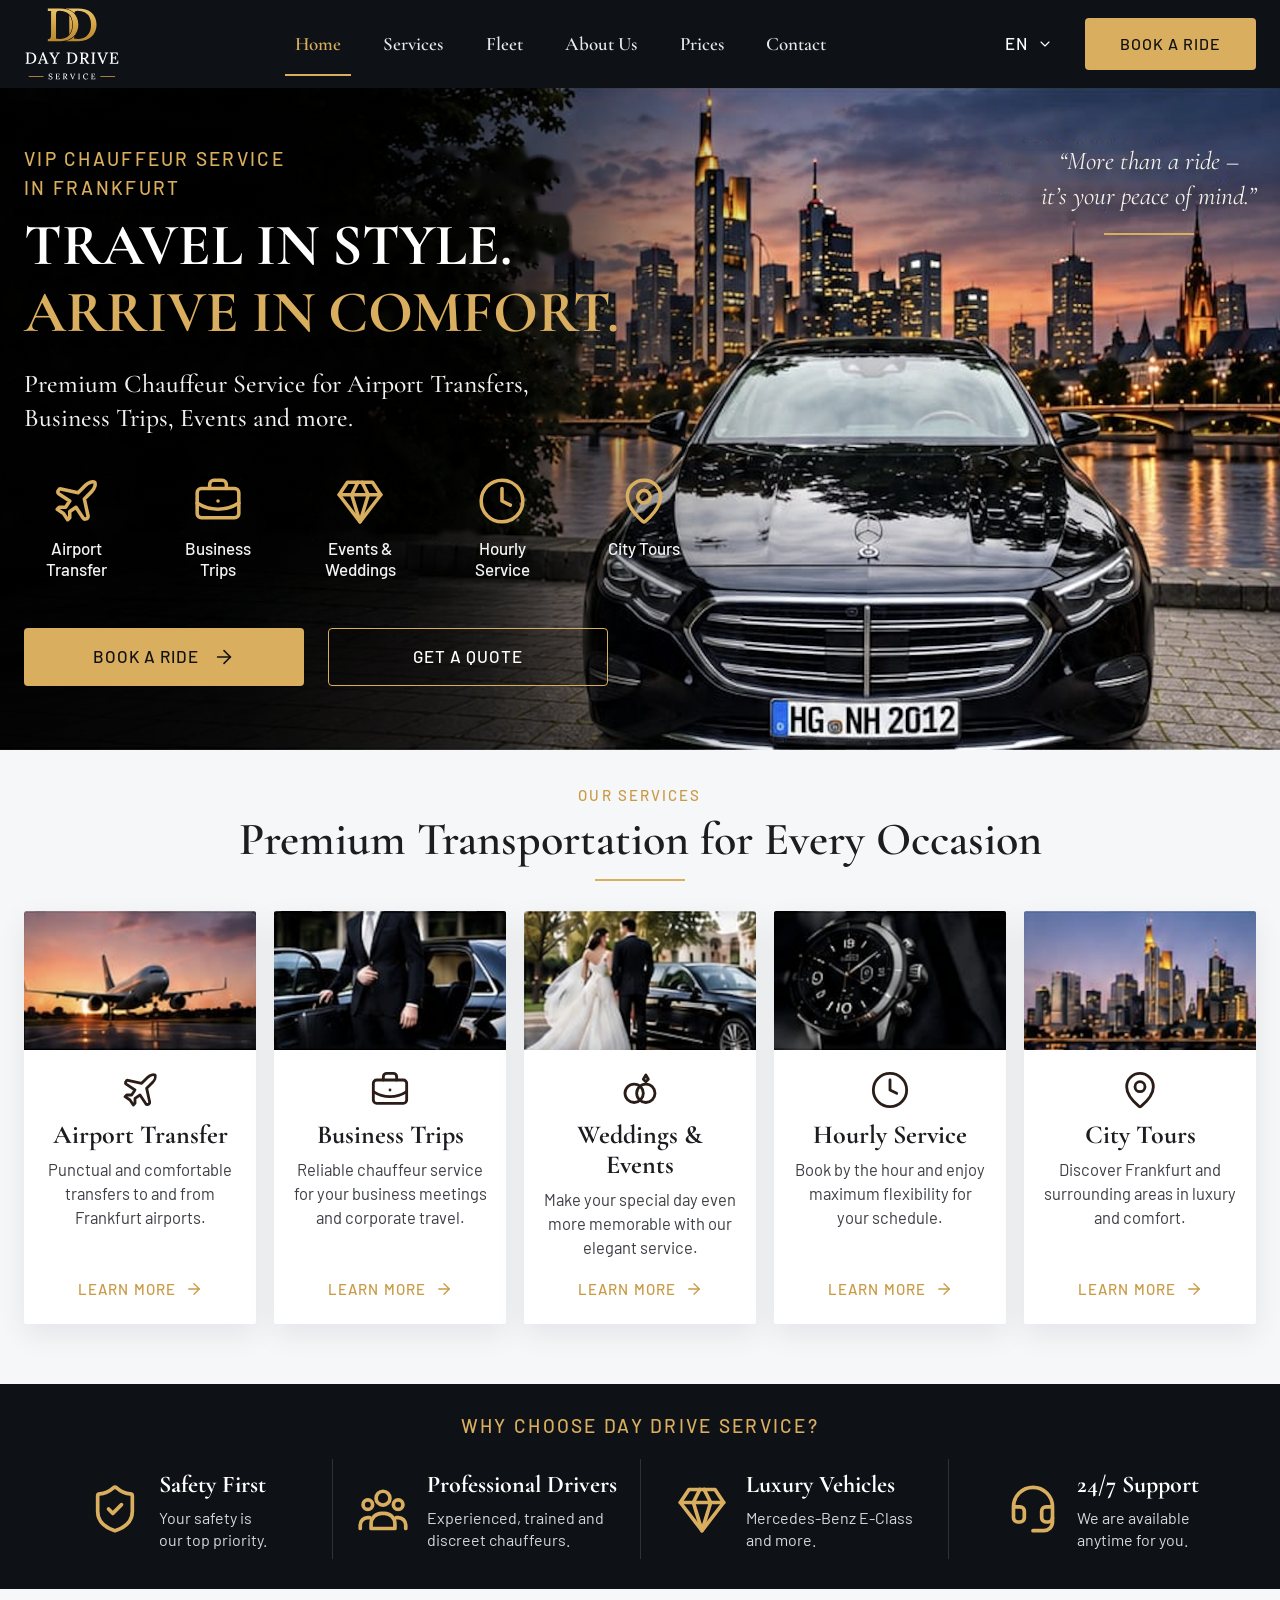
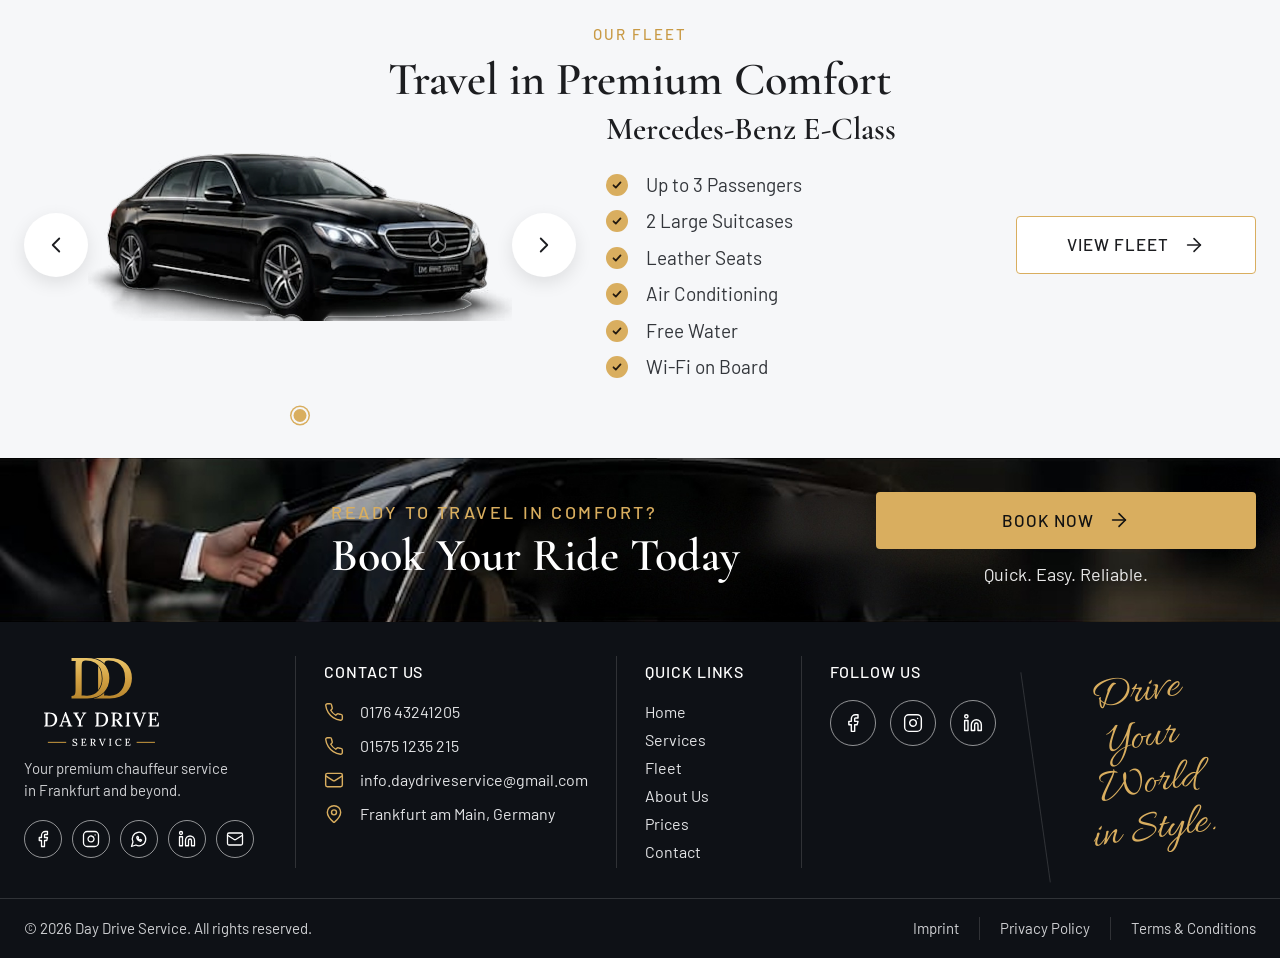
==== commit a0ae59ab: "Add files via upload" ====
--- a/index.html
+++ b/index.html
@@ -12,7 +12,7 @@
   <link rel="preconnect" href="https://fonts.googleapis.com">
   <link rel="preconnect" href="https://fonts.gstatic.com" crossorigin>
   <link href="https://fonts.googleapis.com/css2?family=Allura&family=Barlow:wght@400;500;600&family=Cormorant+Garamond:ital,wght@0,500;0,600;0,700;1,500&display=swap" rel="stylesheet">
-  <link rel="stylesheet" href="css/style.css">
+  <link rel="stylesheet" href="css/style.css?v=202609251123">
 </head>
 <body data-page="home" data-title-key="meta.title">
 
@@ -345,8 +345,8 @@
 
   <div id="site-footer"></div>
 
-  <script src="js/translations.js"></script>
-  <script src="js/layout.js"></script>
-  <script src="js/main.js"></script>
+  <script src="js/translations.js?v=202609251123"></script>
+  <script src="js/layout.js?v=202609251123"></script>
+  <script src="js/main.js?v=202609251123"></script>
 </body>
 </html>
--- a/css/style.css
+++ b/css/style.css
@@ -622,3 +622,362 @@
   .service-card:hover { transform: none; box-shadow: var(--shadow); }
   .btn:hover .icon { transform: none; }
 }
+
+/* ==========================================================
+   About Us page
+   ========================================================== */
+.about-hero { min-height: 0; padding-block: 90px 80px; }
+.about-hero p:last-child { font-family: var(--serif); font-size: clamp(20px, 2vw, 26px); line-height: 1.4; max-width: 720px; }
+
+.about-intro { padding-block: 60px; }
+.about-intro-grid { display: grid; grid-template-columns: 1.6fr 1fr; gap: 60px; align-items: center; }
+.about-text p { font-size: 18px; line-height: 1.7; color: #3a3c41; }
+.about-text p + p { margin-top: 16px; }
+.about-text .about-first { font-family: var(--serif); font-size: clamp(22px, 2.2vw, 28px); line-height: 1.45; color: var(--text); padding-left: 22px; border-left: 3px solid var(--gold); }
+.about-stats { display: grid; gap: 16px; }
+.about-stats li {
+  display: flex; align-items: baseline; gap: 18px;
+  padding: 20px 26px;
+  background: var(--white);
+  box-shadow: var(--shadow);
+  border-left: 3px solid var(--gold);
+}
+.about-stats strong { font-family: var(--serif); font-size: 42px; line-height: 1; color: var(--gold-strong); min-width: 96px; }
+.about-stats span { font-size: 16px; letter-spacing: .06em; text-transform: uppercase; color: var(--muted); }
+
+.about-vehicles { background: var(--white); padding-block: 56px 64px; }
+.vehicles-grid { display: grid; grid-template-columns: 1.1fr 1fr; gap: 50px; align-items: center; }
+.vehicles-image img { width: 100%; height: auto; }
+.vehicle-list { display: grid; gap: 12px; }
+.vehicle-list li {
+  display: flex; align-items: center; gap: 18px;
+  padding: 16px 20px;
+  background: var(--light);
+  border: 1px solid #eceef1;
+  border-radius: var(--radius);
+  transition: border-color .2s, transform .2s;
+}
+.vehicle-list li:hover { border-color: var(--gold); }
+.vehicle-list li.is-featured { background: var(--ink); border-color: var(--ink); color: var(--white); }
+.vehicle-list li.is-featured p { color: var(--gold-soft); }
+.vehicle-list .icon { width: 34px; height: 34px; color: var(--gold-strong); stroke-width: 1.5; }
+.vehicle-list li.is-featured .icon { color: var(--gold); }
+.vehicle-list h3 { font-family: var(--serif); font-weight: 700; font-size: 23px; line-height: 1.15; }
+.vehicle-list p { font-size: 16px; color: var(--muted); }
+
+.about-service { padding-block: 56px 60px; text-align: center; }
+.about-service h2 { font-family: var(--serif); font-weight: 600; font-size: clamp(32px, 3.6vw, 48px); margin-top: 6px; }
+.about-service-text { max-width: 820px; margin: 16px auto 0; font-size: 19px; line-height: 1.6; color: #d8d9db; }
+.values-title { margin-top: 34px; font-size: 16px; letter-spacing: .06em; text-transform: uppercase; color: var(--white); }
+.values-grid { display: grid; grid-template-columns: repeat(6, 1fr); gap: 14px; margin-top: 20px; }
+.values-grid li {
+  display: flex; flex-direction: column; align-items: center; gap: 10px;
+  padding: 22px 10px;
+  border: 1px solid var(--line);
+  border-radius: var(--radius);
+  font-family: var(--serif); font-weight: 700; font-size: 21px;
+}
+.values-grid .icon { width: 40px; height: 40px; color: var(--gold); stroke-width: 1.4; }
+
+.about-philosophy { padding-block: 64px; text-align: center; }
+.about-philosophy blockquote {
+  margin: 14px auto 0; max-width: 900px;
+  font-family: var(--serif); font-style: italic; font-weight: 500;
+  font-size: clamp(30px, 3.6vw, 48px); line-height: 1.2; color: var(--text);
+}
+.about-philosophy blockquote::after { content: ""; display: block; width: 90px; height: 2px; margin: 22px auto; background: var(--gold); }
+.about-philosophy p:last-child { max-width: 720px; margin: 0 auto; font-size: 18px; line-height: 1.7; color: #3a3c41; }
+
+.about-contact { padding-block: 50px; background-position: left center; }
+.about-contact::after { content: ""; position: absolute; inset: 0; background: linear-gradient(90deg, rgba(0,0,0,.2), rgba(0,0,0,.75) 45%); }
+.about-contact-inner { position: relative; z-index: 1; display: flex; align-items: center; justify-content: space-between; gap: 40px; padding-left: clamp(0px, 22vw, 300px); }
+.about-closing { margin-top: 10px; font-family: var(--serif); font-size: 21px; color: #eaeaea; max-width: 460px; }
+.about-contact-list { display: grid; gap: 12px; }
+.about-contact-list a:not(.btn) { display: flex; align-items: center; gap: 14px; font-size: 19px; }
+.about-contact-list a:not(.btn):hover { color: var(--gold); }
+.about-contact-list .icon { width: 22px; height: 22px; color: var(--gold); }
+.about-contact-list .btn .icon { color: inherit; }
+.about-contact-list li:last-child { margin-top: 8px; }
+
+@media (max-width: 1180px) {
+  .values-grid { grid-template-columns: repeat(3, 1fr); }
+}
+@media (max-width: 980px) {
+  .about-intro-grid, .vehicles-grid { grid-template-columns: 1fr; gap: 30px; }
+  .about-stats { grid-template-columns: repeat(3, 1fr); }
+  .about-stats li { flex-direction: column; align-items: flex-start; gap: 6px; padding: 16px; }
+  .about-stats strong { min-width: 0; font-size: 34px; }
+  .about-contact::after { background: rgba(0,0,0,.6); }
+  .about-contact-inner { flex-direction: column; align-items: flex-start; padding-left: 0; }
+}
+@media (max-width: 700px) {
+  .about-hero { min-height: 0; padding-block: 44px 40px; }
+  .about-intro { padding-block: 36px; }
+  .about-text p { font-size: 16.5px; }
+  .about-stats { gap: 8px; }
+  .about-stats li { padding: 12px 10px; align-items: center; text-align: center; }
+  .about-stats strong { font-size: 28px; }
+  .about-stats span { font-size: 12px; letter-spacing: .03em; }
+  .about-vehicles, .about-service, .about-philosophy { padding-block: 38px 44px; }
+  .vehicle-list li { padding: 14px; gap: 14px; }
+  .vehicle-list h3 { font-size: 20px; }
+  .vehicle-list p { font-size: 15px; }
+  .about-service-text { font-size: 16.5px; }
+  .values-grid { grid-template-columns: repeat(2, 1fr); gap: 10px; }
+  .values-grid li { padding: 16px 8px; font-size: 19px; }
+  .about-philosophy p:last-child { font-size: 16.5px; }
+  .about-contact-list { width: 100%; }
+  .about-contact-list a:not(.btn) { font-size: 17px; padding-block: 4px; }
+  .about-contact-list .btn { width: 100%; }
+}
+
+/* ==========================================================
+   Services pop-up
+   ========================================================== */
+/* "Learn more" on each service card – the whole card is clickable */
+.service-card { position: relative; cursor: pointer; }
+.service-body { display: flex; flex-direction: column; flex: 1; }
+.card-link {
+  display: inline-flex; align-items: center; justify-content: center; gap: 8px;
+  margin: auto auto 0; padding: 14px 0 0;
+  background: none; border: 0;
+  font-weight: 500; font-size: 15px; letter-spacing: .08em; text-transform: uppercase;
+  color: var(--gold-strong);
+}
+.card-link::after { content: ""; position: absolute; inset: 0; }   /* stretches the click area over the card */
+.card-link .icon { width: 18px; height: 18px; transition: transform .2s; }
+.service-card:hover .card-link .icon { transform: translateX(4px); }
+.card-link:focus-visible { outline: none; }
+.service-card:has(.card-link:focus-visible) { outline: 2px solid var(--gold); outline-offset: 3px; }
+.service-body p { margin-bottom: 4px; }
+
+body.modal-open { overflow: hidden; }
+
+.svc-modal {
+  width: min(860px, calc(100% - 32px));
+  max-height: min(88vh, 900px);
+  padding: 0;
+  border: 0;
+  border-radius: 6px;
+  background: var(--light);
+  color: var(--text);
+  box-shadow: 0 30px 80px rgba(0, 0, 0, .45);
+  overflow: hidden;
+}
+.svc-modal[open] { display: flex; flex-direction: column; animation: modalIn .28s ease; }
+.svc-modal::backdrop { background: rgba(6, 8, 11, .72); backdrop-filter: blur(3px); }
+@keyframes modalIn { from { opacity: 0; transform: translateY(18px) scale(.98); } to { opacity: 1; transform: none; } }
+
+.svc-modal-head {
+  display: flex; align-items: center; justify-content: space-between; gap: 20px;
+  padding: 22px 30px;
+  background: var(--ink); color: var(--white);
+  border-bottom: 2px solid var(--gold);
+}
+.svc-modal-head h2 { font-family: var(--serif); font-weight: 600; font-size: clamp(28px, 3vw, 38px); line-height: 1.1; margin-top: 2px; }
+.svc-modal-head .eyebrow { color: var(--gold); }
+.svc-close {
+  width: 46px; height: 46px; flex: none;
+  display: flex; align-items: center; justify-content: center;
+  border: 1px solid var(--line); border-radius: 50%;
+  background: none; color: var(--white);
+  transition: background .2s, color .2s, border-color .2s;
+}
+.svc-close:hover { background: var(--gold); border-color: var(--gold); color: #121212; }
+.svc-close .icon { width: 22px; height: 22px; }
+
+.svc-modal-body { overflow-y: auto; padding: 18px 30px; scroll-behavior: smooth; overscroll-behavior: contain; }
+.svc-items { counter-reset: svc; list-style: none; margin: 0; padding: 0; display: grid; gap: 12px; }
+.svc-item {
+  counter-increment: svc;
+  display: flex; gap: 18px;
+  padding: 18px 20px;
+  background: var(--white);
+  border: 1px solid #e8eaee;
+  border-left: 3px solid transparent;
+  border-radius: var(--radius);
+  scroll-margin-top: 12px;
+  transition: border-color .3s, box-shadow .3s;
+}
+.svc-item.is-highlighted { border-color: var(--gold); border-left-color: var(--gold); box-shadow: 0 8px 24px rgba(201, 154, 69, .18); }
+.svc-icon { width: 38px; height: 38px; color: var(--gold-strong); stroke-width: 1.5; margin-top: 2px; }
+.svc-item h3 { font-family: var(--serif); font-weight: 700; font-size: 24px; line-height: 1.15; margin-bottom: 6px; }
+.svc-num::before { content: counter(svc) ". "; color: var(--gold-strong); }
+.svc-item p { font-size: 16.5px; line-height: 1.55; color: #3a3c41; }
+.svc-item p + p { margin-top: 8px; }
+.svc-item .svc-q { font-weight: 600; color: var(--text); }
+.svc-item .svc-sub { font-weight: 600; color: var(--text); margin-top: 12px; }
+.svc-list { margin: 6px 0 10px; display: grid; gap: 4px; }
+.svc-list li { position: relative; padding-left: 22px; font-size: 16px; color: #3a3c41; }
+.svc-list li::before { content: ""; position: absolute; left: 4px; top: .6em; width: 7px; height: 7px; border-radius: 50%; background: var(--gold); }
+
+.svc-modal-foot {
+  display: flex; align-items: center; justify-content: space-between; gap: 16px;
+  padding: 16px 30px;
+  background: var(--white);
+  border-top: 1px solid #e8eaee;
+}
+.svc-modal-foot p { font-family: var(--serif); font-size: 19px; }
+.svc-modal-actions { display: flex; gap: 10px; flex: none; }
+.svc-modal-actions .btn { padding: 12px 20px; font-size: 15px; gap: 10px; }
+.svc-modal-actions .icon { width: 18px; height: 18px; }
+
+@media (max-width: 700px) {
+  /* full-screen sheet on phones */
+  .svc-modal { width: 100%; max-width: 100%; height: 100%; max-height: 100%; margin: 0; border-radius: 0; }
+  .svc-modal[open] { animation: sheetIn .3s ease; }
+  @keyframes sheetIn { from { transform: translateY(40px); opacity: 0; } to { transform: none; opacity: 1; } }
+  .svc-modal-head { padding: 14px 16px; padding-top: calc(14px + env(safe-area-inset-top)); }
+  .svc-modal-body { padding: 14px 16px; flex: 1; }
+  .svc-item { padding: 16px 14px; gap: 12px; }
+  .svc-icon { width: 30px; height: 30px; }
+  .svc-item h3 { font-size: 21px; }
+  .svc-item p { font-size: 15.5px; }
+  .svc-modal-foot { flex-direction: column; align-items: stretch; padding: 12px 16px calc(12px + env(safe-area-inset-bottom)); }
+  .svc-modal-foot p { display: none; }
+  .svc-modal-actions { display: grid; grid-template-columns: 1fr 1.4fr; }
+  .card-link { font-size: 14px; }
+}
+
+/* ==========================================================
+   Fleet pop-up (uses the same window as the services pop-up)
+   ========================================================== */
+.fm-modal { width: min(1040px, calc(100% - 32px)); }
+.fm-intro { font-size: 17px; line-height: 1.6; color: #3a3c41; max-width: 820px; margin-bottom: 18px; }
+.fm-grid { display: grid; grid-template-columns: repeat(3, 1fr); gap: 14px; }
+.fm-card {
+  display: flex; flex-direction: column;
+  background: var(--white);
+  border: 1px solid #e8eaee;
+  border-radius: var(--radius);
+  overflow: hidden;
+  transition: border-color .2s, box-shadow .2s;
+}
+.fm-card:hover { border-color: var(--gold); box-shadow: 0 8px 22px rgba(10,14,20,.08); }
+.fm-media {
+  height: 118px;
+  display: flex; align-items: center; justify-content: center;
+  background: linear-gradient(135deg, #f1f2f4, #e9ebee);
+  color: var(--gold-strong);
+}
+.fm-media .icon { width: 58px; height: 58px; stroke-width: 1.2; }
+.fm-photo { background: linear-gradient(180deg, #fff, #f1f2f4); padding: 6px 12px 0; }
+.fm-photo img { width: 100%; height: 100%; object-fit: contain; }
+.fm-body { padding: 16px 18px 20px; }
+.fm-body h3 { font-family: var(--serif); font-weight: 700; font-size: 24px; line-height: 1.15; }
+.fm-tag { margin: 4px 0 10px; font-size: 13.5px; font-weight: 600; letter-spacing: .06em; text-transform: uppercase; color: var(--gold-strong); }
+.fm-body p:last-child { font-size: 15.5px; line-height: 1.55; color: #3a3c41; }
+.fm-card.is-featured { border-color: var(--gold); }
+.fm-card.is-more .fm-media { background: var(--ink); color: var(--gold); }
+
+.fm-wish {
+  display: flex; gap: 18px; align-items: flex-start;
+  margin-top: 18px; padding: 20px 22px;
+  background: var(--ink); color: var(--white);
+  border-radius: var(--radius);
+}
+.fm-wish > .icon { width: 44px; height: 44px; color: var(--gold); stroke-width: 1.4; flex: none; }
+.fm-wish h3 { font-family: var(--serif); font-weight: 700; font-size: 26px; margin-bottom: 4px; }
+.fm-wish p { font-size: 16.5px; color: #d8d9db; line-height: 1.5; }
+
+.fm-brand { text-align: center; padding: 26px 10px 8px; }
+.fm-brand-name { font-family: var(--serif); font-weight: 700; font-size: 26px; letter-spacing: .14em; text-transform: uppercase; }
+.fm-brand-values { margin: 6px 0; font-size: 15px; font-weight: 600; letter-spacing: .08em; text-transform: uppercase; color: var(--gold-strong); }
+.fm-brand p:last-child { font-family: var(--serif); font-size: 19px; color: #3a3c41; }
+
+@media (max-width: 900px) {
+  .fm-grid { grid-template-columns: repeat(2, 1fr); }
+}
+@media (max-width: 700px) {
+  .fm-modal { width: 100%; }
+  .fm-intro { font-size: 15.5px; }
+  .fm-grid { grid-template-columns: 1fr; gap: 12px; }
+  .fm-card { flex-direction: row; }
+  .fm-media { width: 96px; height: auto; flex: none; }
+  .fm-media .icon { width: 42px; height: 42px; }
+  .fm-card.is-featured { flex-direction: column; }
+  .fm-card.is-featured .fm-media { width: 100%; height: 130px; }
+  .fm-body { padding: 14px; }
+  .fm-body h3 { font-size: 21px; }
+  .fm-tag { font-size: 12px; margin-bottom: 6px; }
+  .fm-body p:last-child { font-size: 15px; }
+  .fm-wish { padding: 16px; gap: 12px; }
+  .fm-wish > .icon { width: 34px; height: 34px; }
+  .fm-wish h3 { font-size: 22px; }
+  .fm-wish p { font-size: 15px; }
+  .fm-brand-name { font-size: 21px; }
+}
+
+/* ==========================================================
+   Prices page
+   ========================================================== */
+.price-factors { padding-block: 30px 34px; }
+.factor-list { display: flex; flex-wrap: wrap; justify-content: center; gap: 12px 14px; }
+.factor-list li {
+  display: flex; align-items: center; gap: 10px;
+  padding: 11px 20px;
+  border: 1px solid var(--line); border-radius: 999px;
+  font-size: 17px; color: #eaeaea;
+}
+.factor-list .icon { width: 22px; height: 22px; color: var(--gold); }
+
+.prices { padding-block: 48px 64px; }
+.price-grid { display: flex; flex-wrap: wrap; justify-content: center; gap: 16px; }
+.price-grid > li { flex: 0 0 calc((100% - 48px) / 4); }
+.price-card {
+  position: relative;
+  display: flex; flex-direction: column; align-items: center; text-align: center;
+  padding: 28px 18px 22px;
+  background: var(--white);
+  box-shadow: var(--shadow);
+  border-top: 3px solid var(--gold);
+  border-radius: 2px;
+  transition: transform .25s, box-shadow .25s;
+}
+.price-card:hover { transform: translateY(-4px); box-shadow: 0 16px 36px rgba(10, 14, 20, .14); }
+.price-icon { width: 44px; height: 44px; color: var(--gold-strong); stroke-width: 1.5; margin-bottom: 12px; }
+.price-card h3 { font-family: var(--serif); font-weight: 700; font-size: 24px; line-height: 1.15; }
+.price-value {
+  margin: 12px 0 4px; padding: 6px 14px;
+  background: var(--light); border-radius: 999px;
+  font-size: 14px; font-weight: 600; letter-spacing: .06em; text-transform: uppercase; color: var(--text);
+}
+.price-link { margin-top: auto; padding-top: 16px; }
+
+.price-quote { padding-block: 56px; }
+.quote-inner { position: relative; z-index: 1; display: grid; grid-template-columns: 1.4fr 1fr; gap: 50px; align-items: center; padding-left: clamp(0px, 20vw, 260px); }
+.quote-text h2 { font-family: var(--serif); font-weight: 600; font-size: clamp(30px, 3.2vw, 44px); line-height: 1.15; }
+.quote-text > p { margin-top: 12px; font-size: 18px; line-height: 1.6; color: #e3e3e3; }
+.quote-list { display: flex; flex-wrap: wrap; gap: 10px 20px; margin-top: 18px; }
+.quote-list li { display: flex; align-items: center; gap: 8px; font-size: 16px; }
+.quote-list .icon { width: 20px; height: 20px; color: var(--gold); }
+.quote-actions { display: grid; gap: 12px; }
+.quote-actions .btn .icon { width: 20px; height: 20px; }
+.quote-call { text-align: center; font-size: 16px; color: #e3e3e3; }
+.quote-call a { color: var(--gold); font-weight: 600; }
+
+@media (max-width: 1180px) {
+  .price-grid > li { flex-basis: calc((100% - 32px) / 3); }
+}
+@media (max-width: 980px) {
+  .quote-inner { grid-template-columns: 1fr; gap: 26px; padding-left: 0; }
+}
+@media (max-width: 700px) {
+  .factor-list { gap: 8px; }
+  .factor-list li { padding: 8px 14px; font-size: 15px; }
+  .factor-list .icon { width: 18px; height: 18px; }
+  .prices { padding-block: 34px 44px; }
+  /* phones: one compact row per service */
+  .price-grid { display: grid; grid-template-columns: 1fr; gap: 10px; }
+  .price-card { display: grid; grid-template-columns: auto 1fr auto; grid-template-rows: auto auto; column-gap: 14px; align-items: center; text-align: left; padding: 14px 16px; border-top: 0; border-left: 3px solid var(--gold); }
+  .price-card:hover { transform: none; }
+  .price-icon { grid-row: 1 / 3; width: 34px; height: 34px; margin: 0; }
+  .price-card h3 { font-size: 20px; }
+  .price-value { justify-self: start; margin: 6px 0 0; font-size: 11.5px; padding: 4px 10px; letter-spacing: .04em; }
+  .price-link { grid-column: 3; grid-row: 1 / 3; margin: 0; padding: 0; }
+  .price-link > span:first-child { display: none; }
+  .price-link .icon { width: 22px; height: 22px; }
+  .price-quote { padding-block: 40px; }
+  .quote-text > p { font-size: 16.5px; }
+  .quote-actions .btn { width: 100%; }
+}
